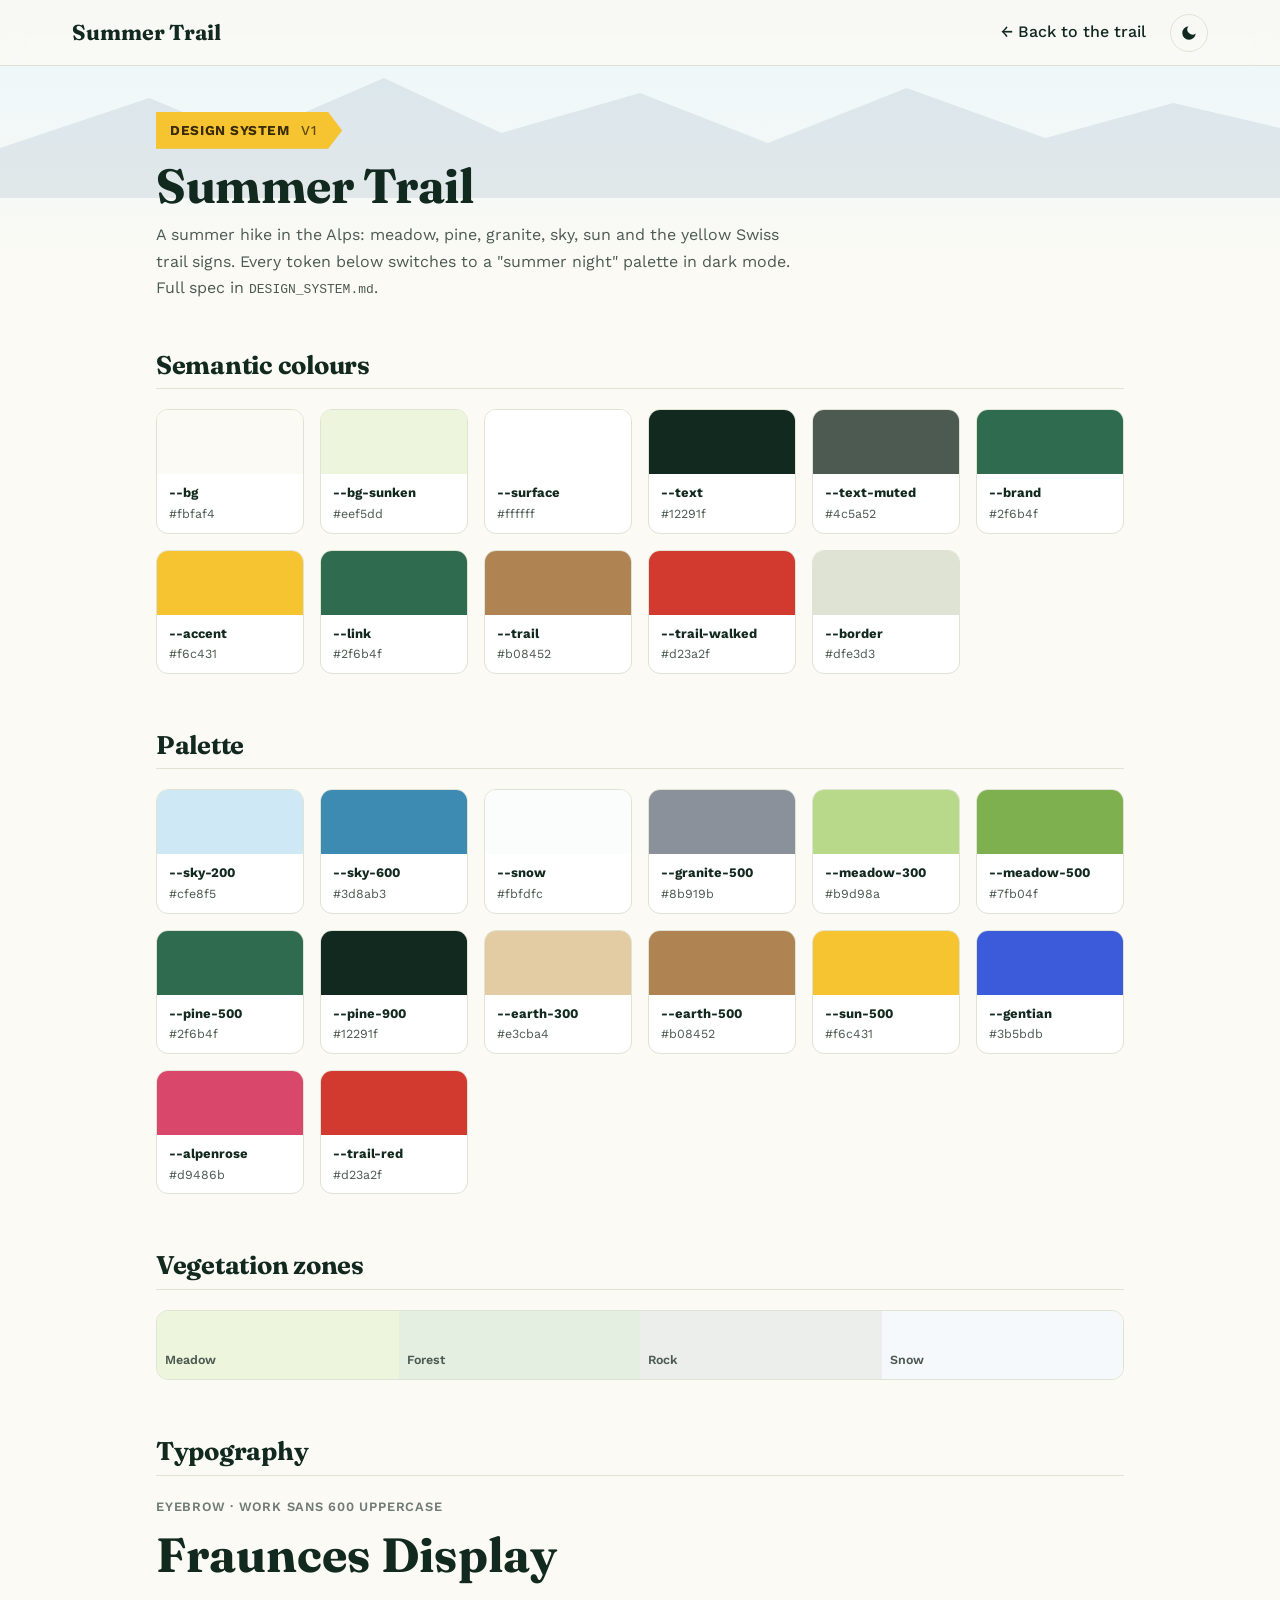
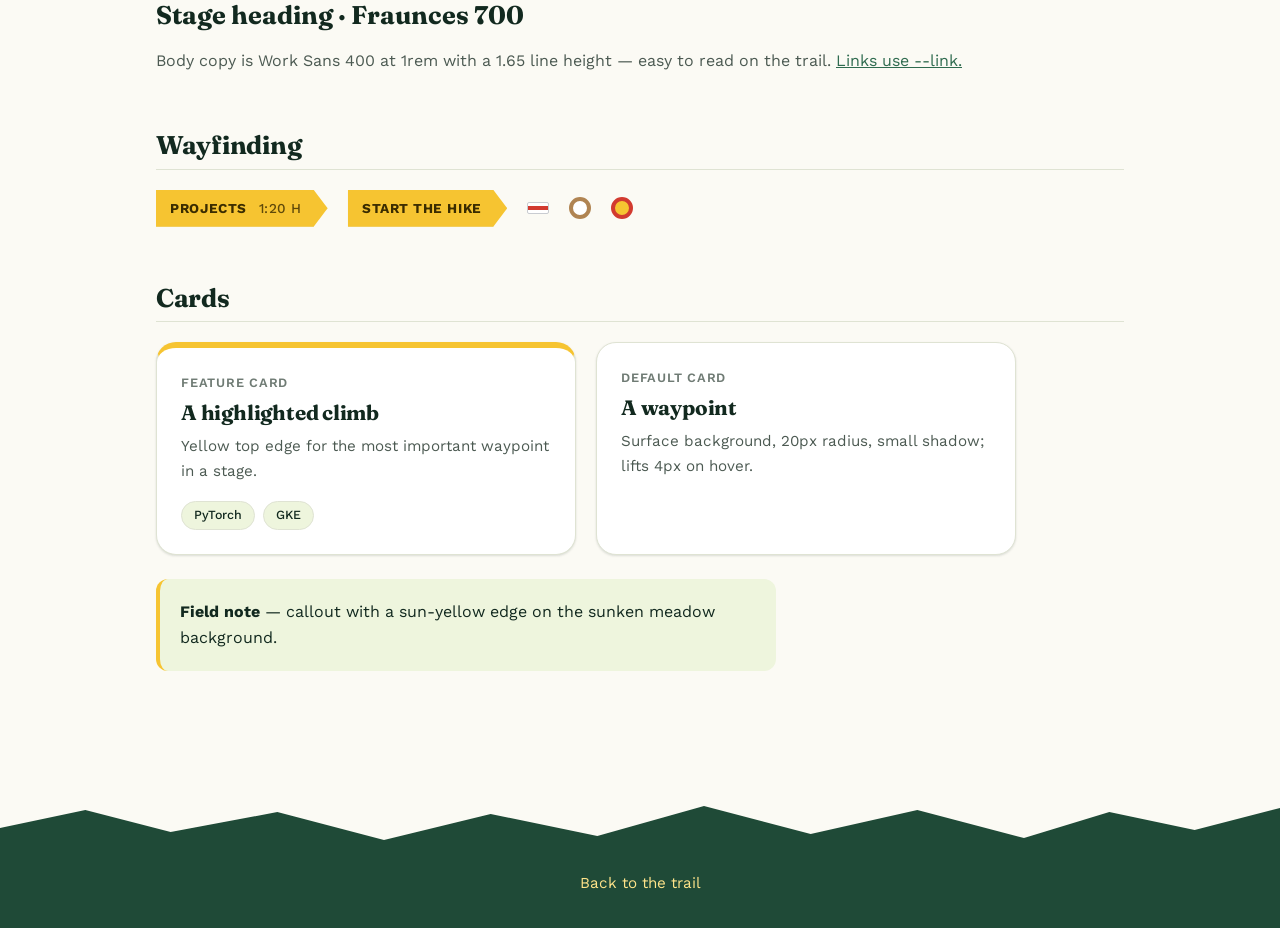
==== design-system.html @ 7ef8532f "Introduce Summer Trail design system and hiking-path homepage - Document extracted legacy design sys" ====
<!DOCTYPE html>
<html lang="en">
<head>
    <meta charset="UTF-8">
    <meta name="viewport" content="width=device-width, initial-scale=1.0">
    <title>Summer Trail Design System</title>
    <script>
        (function () {
            var t = null;
            try { t = localStorage.getItem('theme'); } catch (e) {}
            if (!t) t = window.matchMedia('(prefers-color-scheme: dark)').matches ? 'dark' : 'light';
            document.documentElement.setAttribute('data-theme', t);
        })();
    </script>
    <link rel="stylesheet" href="style.css">
    <style>
        .container { max-width: 1000px; margin: 0 auto; padding: 7rem 1rem 4rem; }
        h1 { font-size: clamp(2rem, 5vw, 3rem); margin: 0.5rem 0; }
        .lead { color: var(--text-muted); max-width: 640px; margin-bottom: 3rem; }
        section { margin-bottom: 3.5rem; }
        section > h2 { font-size: 1.6rem; margin-bottom: 1.25rem; padding-bottom: 0.5rem; border-bottom: 1px solid var(--border); }
        .swatches { display: grid; grid-template-columns: repeat(auto-fill, minmax(130px, 1fr)); gap: 1rem; }
        .swatch { border: 1px solid var(--border); border-radius: var(--radius-md); overflow: hidden; background: var(--surface); }
        .swatch div { height: 64px; }
        .swatch span { display: block; padding: 0.5rem 0.75rem; font-size: 0.78rem; color: var(--text-muted); }
        .swatch strong { display: block; color: var(--text); font-size: 0.82rem; }
        .row { display: flex; flex-wrap: wrap; gap: 1.25rem; align-items: center; }
        .demo-card { background: var(--surface); border: 1px solid var(--border); border-radius: var(--radius-lg); padding: 1.5rem; box-shadow: var(--shadow-sm); max-width: 420px; }
        .demo-card.feature { border-top: 6px solid var(--accent); }
        .demo-card h3 { font-size: 1.3rem; margin: 0.25rem 0 0.5rem; }
        .demo-card p { color: var(--text-muted); font-size: 0.95rem; }
        .tech-tag { padding: 0.2rem 0.75rem; font-size: 0.78rem; font-weight: 500; }
        .type-specimen p { margin-bottom: 0.75rem; }
        .zones { display: flex; height: 70px; border-radius: var(--radius-md); overflow: hidden; border: 1px solid var(--border); }
        .zones div { flex: 1; display: flex; align-items: flex-end; padding: 0.5rem; font-size: 0.78rem; font-weight: 600; color: var(--text-muted); }
        .dot { width: 22px; height: 22px; border-radius: 50%; border: 4px solid var(--trail); background: var(--surface); display: inline-block; }
        .dot.reached { border-color: var(--trail-walked); background: var(--accent); }
    </style>
</head>
<body class="subpage">
    <nav>
        <div class="container" style="padding-top: 0.85rem; padding-bottom: 0.85rem;">
            <a href="index.html" class="logo">Summer Trail</a>
            <div style="display:flex; align-items:center; gap:1.5rem;">
                <a href="index.html" class="back-link">← Back to the trail</a>
                <button id="darkModeToggle" class="dark-mode-toggle" aria-label="Toggle dark mode">
                    <svg viewBox="0 0 24 24" fill="currentColor"><path d="M21 12.79A9 9 0 1 1 11.21 3 7 7 0 0 0 21 12.79z"/></svg>
                </button>
            </div>
        </div>
    </nav>

    <main class="container">
        <span class="signpost">Design system <span class="time">v1</span></span>
        <h1>Summer Trail</h1>
        <p class="lead">A summer hike in the Alps: meadow, pine, granite, sky, sun and the yellow Swiss trail signs. Every token below switches to a "summer night" palette in dark mode. Full spec in <code>DESIGN_SYSTEM.md</code>.</p>

        <section>
            <h2>Semantic colours</h2>
            <div class="swatches" id="semantic"></div>
        </section>

        <section>
            <h2>Palette</h2>
            <div class="swatches" id="palette"></div>
        </section>

        <section>
            <h2>Vegetation zones</h2>
            <div class="zones">
                <div style="background:#edf5dc">Meadow</div>
                <div style="background:#e4efe2">Forest</div>
                <div style="background:#eceeec">Rock</div>
                <div style="background:#f6f9fb">Snow</div>
            </div>
        </section>

        <section class="type-specimen">
            <h2>Typography</h2>
            <p class="post-date">Eyebrow · Work Sans 600 uppercase</p>
            <p style="font-family:var(--font-display); font-size:3rem; font-weight:700; line-height:1.1">Fraunces Display</p>
            <p style="font-family:var(--font-display); font-size:1.6rem; font-weight:700">Stage heading · Fraunces 700</p>
            <p style="color:var(--text-muted)">Body copy is Work Sans 400 at 1rem with a 1.65 line height — easy to read on the trail. <a href="#">Links use --link.</a></p>
        </section>

        <section>
            <h2>Wayfinding</h2>
            <div class="row">
                <span class="signpost">Projects <span class="time">1:20 h</span></span>
                <span class="signpost">Start the hike</span>
                <span class="blaze"></span>
                <span class="dot"></span>
                <span class="dot reached"></span>
            </div>
        </section>

        <section>
            <h2>Cards</h2>
            <div class="row" style="align-items:stretch">
                <div class="demo-card feature">
                    <div class="post-date">Feature card</div>
                    <h3>A highlighted climb</h3>
                    <p>Yellow top edge for the most important waypoint in a stage.</p>
                    <div style="display:flex; gap:.5rem; margin-top:1rem"><span class="tech-tag">PyTorch</span><span class="tech-tag">GKE</span></div>
                </div>
                <div class="demo-card">
                    <div class="post-date">Default card</div>
                    <h3>A waypoint</h3>
                    <p>Surface background, 20px radius, small shadow; lifts 4px on hover.</p>
                </div>
            </div>
            <div class="highlight-box" style="padding:1.25rem; margin-top:1.5rem; max-width:620px">
                <strong>Field note</strong> — callout with a sun-yellow edge on the sunken meadow background.
            </div>
        </section>
    </main>

    <footer>
        <p><a href="index.html">Back to the trail</a></p>
    </footer>

    <script>
        const semantic = ['--bg', '--bg-sunken', '--surface', '--text', '--text-muted', '--brand', '--accent', '--link', '--trail', '--trail-walked', '--border'];
        const palette = ['--sky-200', '--sky-600', '--snow', '--granite-500', '--meadow-300', '--meadow-500', '--pine-500', '--pine-900', '--earth-300', '--earth-500', '--sun-500', '--gentian', '--alpenrose', '--trail-red'];
        function render() {
            const cs = getComputedStyle(document.documentElement);
            [['semantic', semantic], ['palette', palette]].forEach(([id, list]) => {
                document.getElementById(id).innerHTML = list.map(v =>
                    `<div class="swatch"><div style="background:var(${v})"></div><span><strong>${v}</strong>${cs.getPropertyValue(v).trim()}</span></div>`).join('');
            });
        }
        render();
        document.getElementById('darkModeToggle').addEventListener('click', () => {
            const h = document.documentElement;
            const next = h.getAttribute('data-theme') === 'dark' ? 'light' : 'dark';
            h.setAttribute('data-theme', next);
            try { localStorage.setItem('theme', next); } catch (e) {}
            render();
        });
    </script>
</body>
</html>
---- style.css ----
/* =====================================================================
   SUMMER TRAIL — design system
   A summer hike in the Alps: meadow, pine, granite, sky, sun & the
   yellow Swiss trail signs. See DESIGN_SYSTEM.md for the full spec.
   ===================================================================== */

@import url('https://fonts.googleapis.com/css2?family=Fraunces:opsz,wght@9..144,500;9..144,700&family=Work+Sans:wght@400;500;600;700&display=swap');

* {
    margin: 0;
    padding: 0;
    box-sizing: border-box;
}

/* ---------- 1. Primitive palette ---------- */
:root {
    --sky-100: #eaf5fb;
    --sky-200: #cfe8f5;
    --sky-400: #7fbfe0;
    --sky-600: #3d8ab3;

    --snow: #fbfdfc;
    --granite-300: #c9ccd1;
    --granite-500: #8b919b;
    --granite-700: #4d5560;

    --meadow-100: #eef5dd;
    --meadow-300: #b9d98a;
    --meadow-500: #7fb04f;
    --meadow-700: #4f7d2e;

    --pine-500: #2f6b4f;
    --pine-700: #1f4a37;
    --pine-900: #12291f;

    --earth-300: #e3cba4;
    --earth-500: #b08452;
    --earth-700: #7a5530;

    --sun-300: #ffe48a;
    --sun-500: #f6c431;     /* Swiss hiking-sign yellow */
    --sun-700: #c99400;

    --gentian: #3b5bdb;     /* alpine flower blue */
    --alpenrose: #d9486b;   /* alpine flower pink */
    --trail-red: #d23a2f;   /* white-red-white mountain-trail marker */
}

/* ---------- 2. Semantic tokens: summer day ---------- */
:root {
    --bg: #fbfaf4;              /* sun-bleached paper */
    --bg-sunken: var(--meadow-100);
    --surface: #ffffff;
    --surface-raised: #ffffff;
    --text: var(--pine-900);
    --text-muted: #4c5a52;
    --text-subtle: #6f7b74;
    --border: #dfe3d3;
    --border-strong: var(--earth-300);

    --brand: var(--pine-500);
    --brand-strong: var(--pine-700);
    --accent: var(--sun-500);
    --accent-ink: #3a2c00;
    --link: #2f6b4f;
    --link-hover: #1f4a37;
    --trail: var(--earth-500);
    --trail-walked: var(--trail-red);

    --sky-top: #9fd3ef;
    --sky-bottom: #eaf6fb;
    --mtn-far: #a9c4d6;
    --mtn-mid: #6f9a83;
    --mtn-near: #4f7d2e;
    --mtn-meadow: #8cbf5a;
    --snowcap: #ffffff;
    --sun-disc: #ffd75a;

    --shadow-sm: 0 1px 2px rgba(18, 41, 31, 0.06), 0 1px 3px rgba(18, 41, 31, 0.08);
    --shadow-md: 0 4px 10px rgba(18, 41, 31, 0.08), 0 12px 28px rgba(18, 41, 31, 0.08);

    /* Type */
    --font-display: 'Fraunces', Georgia, 'Times New Roman', serif;
    --font-body: 'Work Sans', -apple-system, BlinkMacSystemFont, 'Segoe UI', Roboto, sans-serif;

    /* Spacing scale (4px base) */
    --space-1: 0.25rem;
    --space-2: 0.5rem;
    --space-3: 0.75rem;
    --space-4: 1rem;
    --space-6: 1.5rem;
    --space-8: 2rem;
    --space-12: 3rem;
    --space-16: 4rem;

    --radius-sm: 6px;
    --radius-md: 12px;
    --radius-lg: 20px;
    --radius-pill: 999px;

    --ease-trail: cubic-bezier(0.22, 1, 0.36, 1);

    /* Legacy aliases — keep older pages working */
    --primary-color: var(--brand);
    --secondary-color: var(--brand-strong);
    --accent-color: var(--accent);
    --text-dark: var(--text);
    --text-light: var(--text-muted);
    --bg-light: var(--bg-sunken);
    --bg-white: var(--surface);
    --border-color: var(--border);
}

/* ---------- 3. Semantic tokens: summer night ---------- */
[data-theme="dark"] {
    --bg: #0f1d18;
    --bg-sunken: #16271f;
    --surface: #1a2e25;
    --surface-raised: #213a2f;
    --text: #eef3ea;
    --text-muted: #b9c7bd;
    --text-subtle: #8fa196;
    --border: #2d4a3c;
    --border-strong: #5a4a33;

    --brand: #8cc79f;
    --brand-strong: #b4e0c0;
    --accent: var(--sun-500);
    --link: #a8dcb8;
    --link-hover: #d6f2df;
    --trail: #a07d55;
    --trail-walked: #ff7a6b;

    --sky-top: #0b1530;
    --sky-bottom: #2a3a5c;
    --mtn-far: #34476a;
    --mtn-mid: #24423a;
    --mtn-near: #17332a;
    --mtn-meadow: #1c3b2e;
    --snowcap: #d8e2f0;
    --sun-disc: #f3efd8;     /* the moon */

    --shadow-sm: 0 1px 2px rgba(0, 0, 0, 0.3);
    --shadow-md: 0 8px 24px rgba(0, 0, 0, 0.35);
}

/* ---------- 4. Base ---------- */
html {
    scroll-behavior: smooth;
}

body {
    font-family: var(--font-body);
    line-height: 1.65;
    color: var(--text);
    background-color: var(--bg);
    -webkit-font-smoothing: antialiased;
    transition: background-color 0.4s, color 0.4s;
}

h1, h2, h3 {
    font-family: var(--font-display);
    font-weight: 700;
    line-height: 1.2;
    letter-spacing: -0.01em;
}

a {
    color: var(--link);
}

a:hover {
    color: var(--link-hover);
}

:focus-visible {
    outline: 3px solid var(--accent);
    outline-offset: 2px;
    border-radius: 4px;
}

img {
    max-width: 100%;
}

/* ---------- 5. Navigation ---------- */
nav {
    background-color: color-mix(in srgb, var(--bg) 85%, transparent);
    backdrop-filter: blur(10px);
    -webkit-backdrop-filter: blur(10px);
    border-bottom: 1px solid var(--border);
    position: fixed;
    width: 100%;
    top: 0;
    z-index: 1000;
}

nav .container {
    max-width: 1200px;
    margin: 0 auto;
    padding: 0.85rem 2rem;
    display: flex;
    justify-content: space-between;
    align-items: center;
    gap: 1rem;
}

nav .logo {
    font-family: var(--font-display);
    font-size: 1.35rem;
    font-weight: 700;
    color: var(--text);
    text-decoration: none;
}

nav .back-link {
    text-decoration: none;
    color: var(--text);
    font-weight: 500;
    transition: color 0.3s;
    display: inline-flex;
    align-items: center;
    gap: 0.5rem;
}

nav .back-link:hover {
    color: var(--brand);
}

/* Dark mode toggle */
.dark-mode-toggle {
    background: none;
    border: 1px solid var(--border);
    color: var(--text);
    cursor: pointer;
    width: 38px;
    height: 38px;
    display: flex;
    align-items: center;
    justify-content: center;
    border-radius: 50%;
    transition: background-color 0.3s, transform 0.3s var(--ease-trail);
}

.dark-mode-toggle:hover {
    background-color: var(--bg-sunken);
    transform: rotate(-15deg);
}

.dark-mode-toggle svg {
    width: 18px;
    height: 18px;
}

/* ---------- 6. Shared components ---------- */

/* Eyebrow / date label */
.post-date {
    color: var(--text-subtle);
    font-size: 0.8rem;
    font-weight: 600;
    letter-spacing: 0.06em;
    text-transform: uppercase;
    margin-bottom: 0.5rem;
}

/* Trail-blaze tag (tech tags) */
.tech-tag {
    border-radius: var(--radius-pill) !important;
    background-color: var(--bg-sunken) !important;
    border: 1px solid var(--border) !important;
    color: var(--text) !important;
}

/* Swiss trail sign: yellow signpost with arrow */
.signpost {
    display: inline-flex;
    align-items: center;
    gap: 0.75rem;
    background: var(--sun-500);
    color: var(--accent-ink);
    font-family: var(--font-body);
    font-weight: 700;
    font-size: 0.85rem;
    letter-spacing: 0.04em;
    text-transform: uppercase;
    padding: 0.45rem 1.6rem 0.45rem 0.9rem;
    clip-path: polygon(0 0, calc(100% - 14px) 0, 100% 50%, calc(100% - 14px) 100%, 0 100%);
    box-shadow: var(--shadow-sm);
}

.signpost .time {
    font-weight: 500;
    opacity: 0.8;
}

/* Mountain-trail marker (white–red–white) */
.blaze {
    display: inline-block;
    width: 22px;
    height: 12px;
    background: linear-gradient(#fff 0 33%, var(--trail-red) 33% 67%, #fff 67%);
    border: 1px solid var(--granite-300);
    border-radius: 2px;
    vertical-align: middle;
}

/* Field-note callout */
.highlight-box {
    background-color: var(--bg-sunken) !important;
    border-left: 4px solid var(--accent) !important;
    border-radius: var(--radius-md) !important;
}

/* Subpage header ridge */
body.subpage {
    background:
        linear-gradient(to bottom, var(--sky-bottom), var(--bg) 260px) no-repeat,
        var(--bg);
}

body.subpage::before {
    content: "";
    position: absolute;
    top: 58px;
    left: 0;
    right: 0;
    height: 140px;
    pointer-events: none;
    background:
        url("data:image/svg+xml,%3Csvg xmlns='http://www.w3.org/2000/svg' viewBox='0 0 1200 140' preserveAspectRatio='none'%3E%3Cpath d='M0 140 L0 90 L140 40 L230 80 L360 20 L470 75 L600 35 L720 85 L850 30 L980 80 L1100 45 L1200 70 L1200 140Z' fill='%237f9db0' opacity='0.18'/%3E%3C/svg%3E") bottom / 100% 100% no-repeat;
    z-index: -1;
}

/* ---------- 7. Footer: trail's end ---------- */
footer {
    position: relative;
    background-color: var(--pine-700);
    color: #e7efe9;
    text-align: center;
    padding: 5rem 2rem 2rem;
    font-size: 0.95rem;
}

footer::before {
    content: "";
    position: absolute;
    left: 0;
    right: 0;
    top: -1px;
    height: 60px;
    background: url("data:image/svg+xml,%3Csvg xmlns='http://www.w3.org/2000/svg' viewBox='0 0 1200 60' preserveAspectRatio='none'%3E%3Cpath d='M0 0 H1200 V18 L1120 40 L1040 22 L960 48 L860 20 L760 44 L660 16 L560 46 L460 24 L360 50 L260 22 L160 42 L80 20 L0 38 Z' fill='%23fbfaf4'/%3E%3C/svg%3E") top / 100% 100% no-repeat;
}

[data-theme="dark"] footer {
    background-color: #08130f;
}

[data-theme="dark"] footer::before {
    background-image: url("data:image/svg+xml,%3Csvg xmlns='http://www.w3.org/2000/svg' viewBox='0 0 1200 60' preserveAspectRatio='none'%3E%3Cpath d='M0 0 H1200 V18 L1120 40 L1040 22 L960 48 L860 20 L760 44 L660 16 L560 46 L460 24 L360 50 L260 22 L160 42 L80 20 L0 38 Z' fill='%230f1d18'/%3E%3C/svg%3E");
}

footer p + p {
    margin-top: 0.5rem;
}

footer a {
    color: var(--sun-300);
    text-decoration: none;
}

footer a:hover {
    color: var(--sun-500);
    text-decoration: underline;
}

@media (prefers-reduced-motion: reduce) {
    *, *::before, *::after {
        animation: none !important;
        transition: none !important;
        scroll-behavior: auto !important;
    }
}
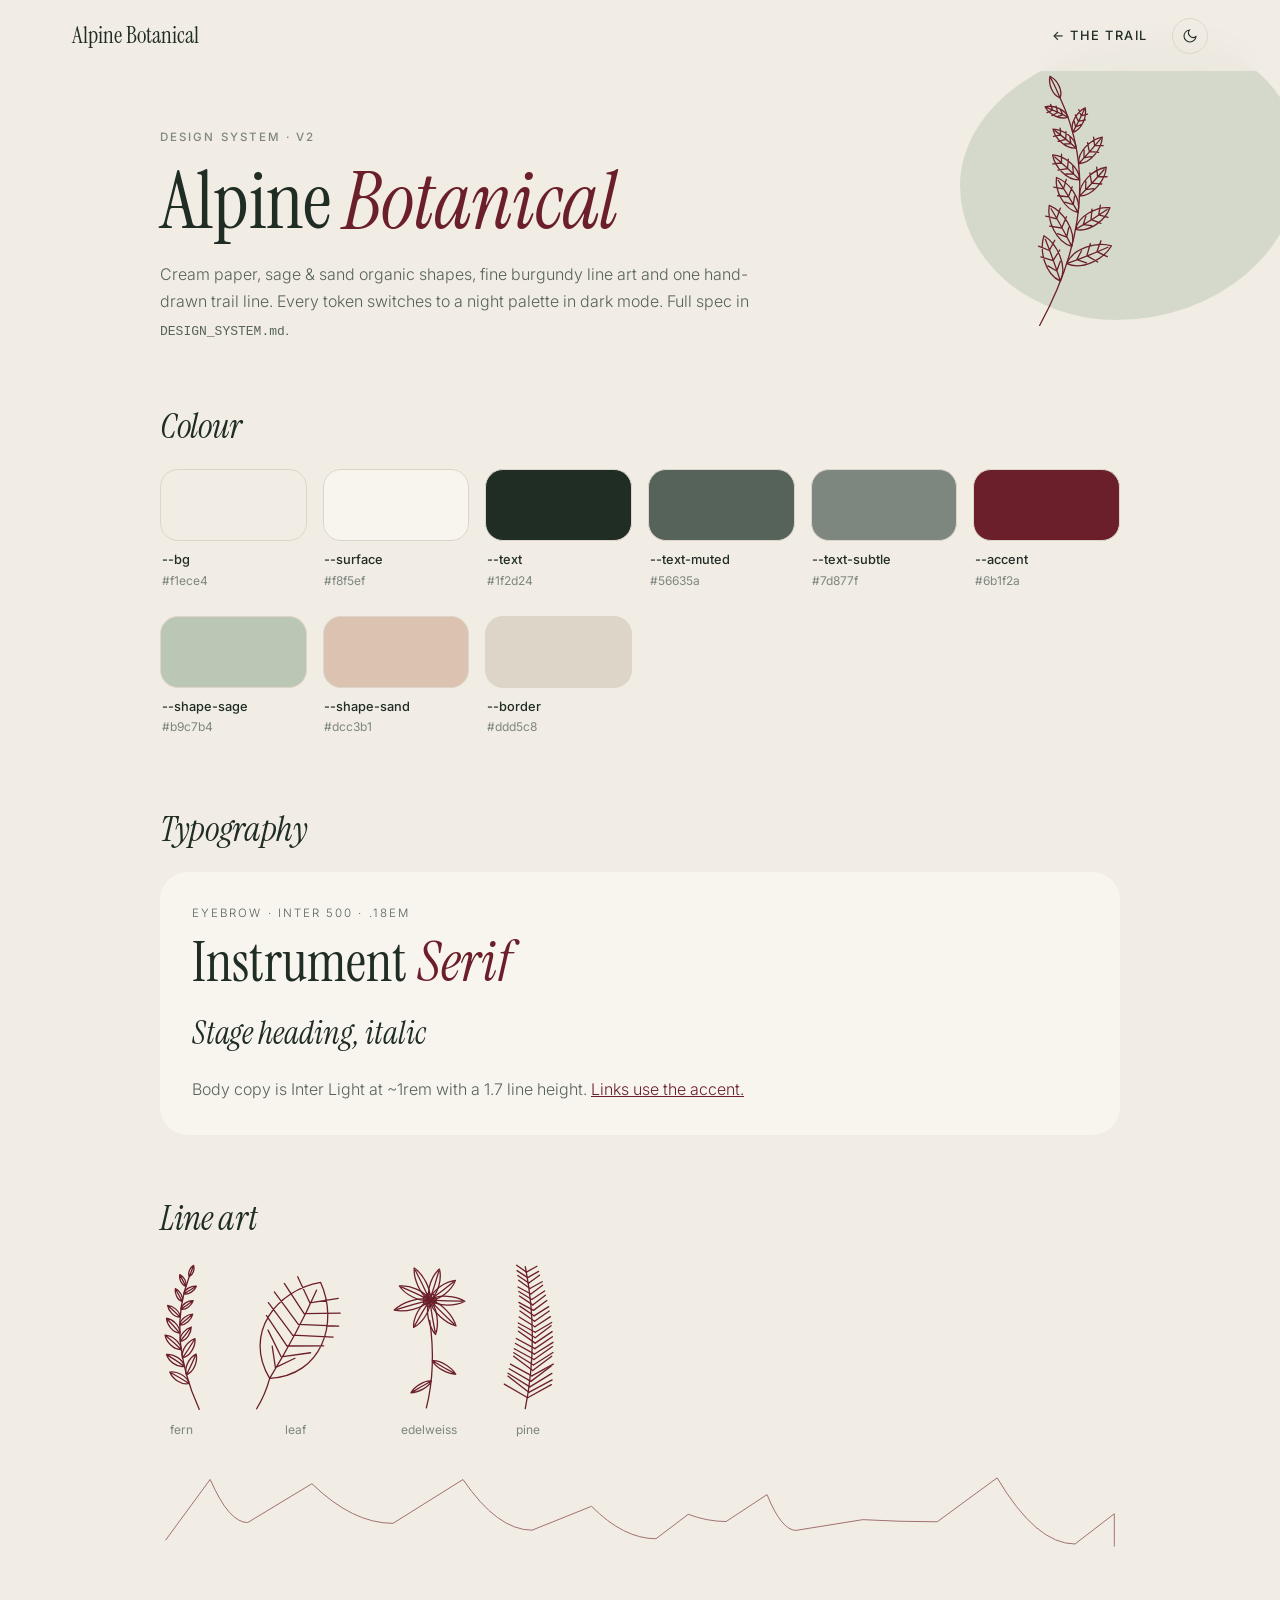
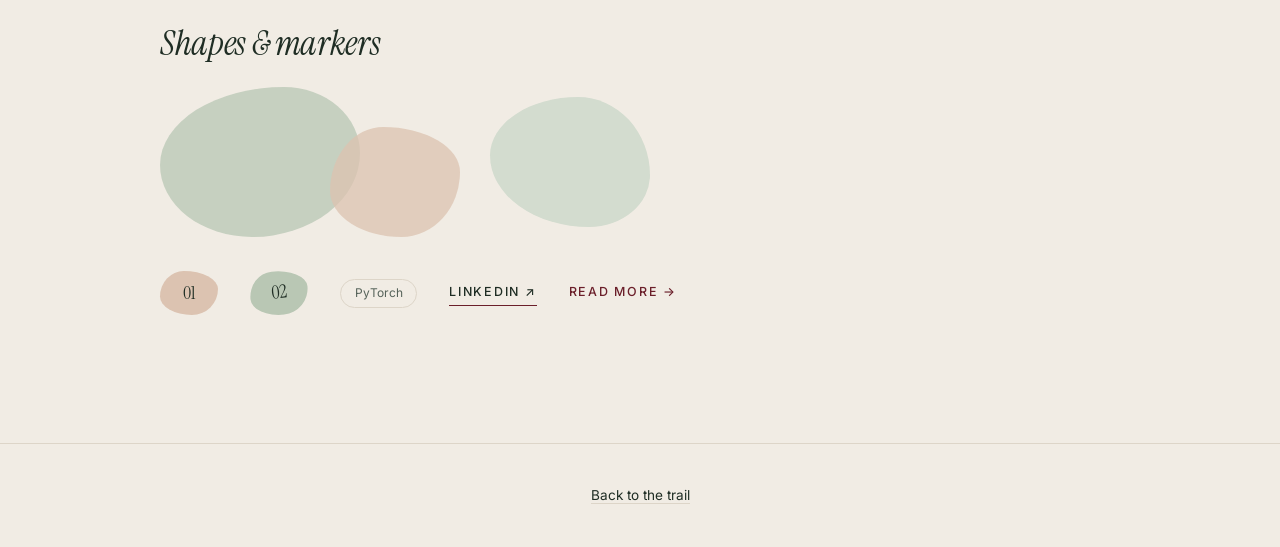
==== commit dfd9fbf8: "Replace Summer Trail with Alpine Botanical design system Calmer, editorial look: cream paper, sage &" ====
--- a/design-system.html
+++ b/design-system.html
@@ -3,7 +3,7 @@
 <head>
     <meta charset="UTF-8">
     <meta name="viewport" content="width=device-width, initial-scale=1.0">
-    <title>Summer Trail Design System</title>
+    <title>Alpine Botanical Design System</title>
     <script>
         (function () {
             var t = null;
@@ -14,103 +14,89 @@
     </script>
     <link rel="stylesheet" href="style.css">
     <style>
-        .container { max-width: 1000px; margin: 0 auto; padding: 7rem 1rem 4rem; }
-        h1 { font-size: clamp(2rem, 5vw, 3rem); margin: 0.5rem 0; }
-        .lead { color: var(--text-muted); max-width: 640px; margin-bottom: 3rem; }
-        section { margin-bottom: 3.5rem; }
-        section > h2 { font-size: 1.6rem; margin-bottom: 1.25rem; padding-bottom: 0.5rem; border-bottom: 1px solid var(--border); }
-        .swatches { display: grid; grid-template-columns: repeat(auto-fill, minmax(130px, 1fr)); gap: 1rem; }
-        .swatch { border: 1px solid var(--border); border-radius: var(--radius-md); overflow: hidden; background: var(--surface); }
-        .swatch div { height: 64px; }
-        .swatch span { display: block; padding: 0.5rem 0.75rem; font-size: 0.78rem; color: var(--text-muted); }
-        .swatch strong { display: block; color: var(--text); font-size: 0.82rem; }
-        .row { display: flex; flex-wrap: wrap; gap: 1.25rem; align-items: center; }
-        .demo-card { background: var(--surface); border: 1px solid var(--border); border-radius: var(--radius-lg); padding: 1.5rem; box-shadow: var(--shadow-sm); max-width: 420px; }
-        .demo-card.feature { border-top: 6px solid var(--accent); }
-        .demo-card h3 { font-size: 1.3rem; margin: 0.25rem 0 0.5rem; }
-        .demo-card p { color: var(--text-muted); font-size: 0.95rem; }
-        .tech-tag { padding: 0.2rem 0.75rem; font-size: 0.78rem; font-weight: 500; }
-        .type-specimen p { margin-bottom: 0.75rem; }
-        .zones { display: flex; height: 70px; border-radius: var(--radius-md); overflow: hidden; border: 1px solid var(--border); }
-        .zones div { flex: 1; display: flex; align-items: flex-end; padding: 0.5rem; font-size: 0.78rem; font-weight: 600; color: var(--text-muted); }
-        .dot { width: 22px; height: 22px; border-radius: 50%; border: 4px solid var(--trail); background: var(--surface); display: inline-block; }
-        .dot.reached { border-color: var(--trail-walked); background: var(--accent); }
+        html, body { overflow-x: clip; }
+        main { max-width: 1000px; margin: 0 auto; padding: 8rem 1.25rem 4rem; position: relative; }
+        h1 { font-size: clamp(3rem, 7vw, 5rem); margin: 0.25rem 0 1rem; }
+        h1 em { color: var(--accent); }
+        .lead { color: var(--text-muted); font-weight: 300; max-width: 600px; margin-bottom: 4rem; }
+        section { margin-bottom: 4rem; position: relative; }
+        section > h2 { font-size: 2.2rem; font-style: italic; margin-bottom: 1.5rem; }
+        .swatches { display: grid; grid-template-columns: repeat(auto-fill, minmax(140px, 1fr)); gap: 1rem; }
+        .swatch div { height: 72px; border-radius: var(--radius-blob, 18px); border: 1px solid var(--border); }
+        .swatch span { display: block; padding: 0.5rem 0.1rem; font-size: 0.75rem; color: var(--text-subtle); }
+        .swatch strong { display: block; color: var(--text); font-weight: 500; font-size: 0.8rem; }
+        .row { display: flex; flex-wrap: wrap; gap: 2rem; align-items: flex-end; }
+        .specimen { background: var(--surface); border-radius: var(--radius-lg); padding: 2rem; }
+        .specimen p { color: var(--text-muted); font-weight: 300; }
+        .art { display: flex; flex-direction: column; align-items: center; gap: 0.5rem; font-size: 0.75rem; color: var(--text-subtle); }
+        .art svg { position: static; height: 150px; }
+        .pebble { width: 58px; height: 44px; display: inline-flex; align-items: center; justify-content: center; background: var(--shape-sand); border-radius: var(--blob-b); font-family: var(--font-display); font-size: 1.15rem; }
+        .pebble.reached { background: var(--shape-sage); transform: rotate(-6deg); }
+        .tag { padding: 0.2rem 0.85rem; font-size: 0.75rem; border: 1px solid var(--border); border-radius: 999px; color: var(--text-muted); }
+        .ulink { font-size: 0.78rem; font-weight: 500; letter-spacing: 0.14em; text-transform: uppercase; text-decoration: none; color: var(--text); border-bottom: 1px solid var(--accent); padding-bottom: 3px; }
+        .demo-blobs { position: relative; height: 160px; }
     </style>
 </head>
-<body class="subpage">
+<body>
     <nav>
-        <div class="container" style="padding-top: 0.85rem; padding-bottom: 0.85rem;">
-            <a href="index.html" class="logo">Summer Trail</a>
+        <div class="container">
+            <a href="index.html" class="logo">Alpine Botanical</a>
             <div style="display:flex; align-items:center; gap:1.5rem;">
-                <a href="index.html" class="back-link">← Back to the trail</a>
+                <a href="index.html" class="back-link">← The trail</a>
                 <button id="darkModeToggle" class="dark-mode-toggle" aria-label="Toggle dark mode">
-                    <svg viewBox="0 0 24 24" fill="currentColor"><path d="M21 12.79A9 9 0 1 1 11.21 3 7 7 0 0 0 21 12.79z"/></svg>
+                    <svg viewBox="0 0 24 24" fill="none" stroke="currentColor" stroke-width="1.6"><path d="M21 12.79A9 9 0 1 1 11.21 3 7 7 0 0 0 21 12.79z"/></svg>
                 </button>
             </div>
         </div>
     </nav>
 
-    <main class="container">
-        <span class="signpost">Design system <span class="time">v1</span></span>
-        <h1>Summer Trail</h1>
-        <p class="lead">A summer hike in the Alps: meadow, pine, granite, sky, sun and the yellow Swiss trail signs. Every token below switches to a "summer night" palette in dark mode. Full spec in <code>DESIGN_SYSTEM.md</code>.</p>
+    <main>
+        <span class="blob" style="width:340px; height:280px; right:-160px; top:40px; opacity:.5"></span>
+        <svg class="botanical" data-kind="fern" data-seed="3" data-opts='{"length":300,"leaves":11,"leafLen":70,"bend":0.3,"veins":3}' style="right:20px; top:70px; height:260px" aria-hidden="true"></svg>
+
+        <p class="eyebrow">Design system · v2</p>
+        <h1>Alpine <em>Botanical</em></h1>
+        <p class="lead">Cream paper, sage &amp; sand organic shapes, fine burgundy line art and one hand-drawn trail line. Every token switches to a night palette in dark mode. Full spec in <code>DESIGN_SYSTEM.md</code>.</p>
 
         <section>
-            <h2>Semantic colours</h2>
+            <h2>Colour</h2>
             <div class="swatches" id="semantic"></div>
         </section>
 
         <section>
-            <h2>Palette</h2>
-            <div class="swatches" id="palette"></div>
-        </section>
-
-        <section>
-            <h2>Vegetation zones</h2>
-            <div class="zones">
-                <div style="background:#edf5dc">Meadow</div>
-                <div style="background:#e4efe2">Forest</div>
-                <div style="background:#eceeec">Rock</div>
-                <div style="background:#f6f9fb">Snow</div>
-            </div>
-        </section>
-
-        <section class="type-specimen">
             <h2>Typography</h2>
-            <p class="post-date">Eyebrow · Work Sans 600 uppercase</p>
-            <p style="font-family:var(--font-display); font-size:3rem; font-weight:700; line-height:1.1">Fraunces Display</p>
-            <p style="font-family:var(--font-display); font-size:1.6rem; font-weight:700">Stage heading · Fraunces 700</p>
-            <p style="color:var(--text-muted)">Body copy is Work Sans 400 at 1rem with a 1.65 line height — easy to read on the trail. <a href="#">Links use --link.</a></p>
-        </section>
-
-        <section>
-            <h2>Wayfinding</h2>
-            <div class="row">
-                <span class="signpost">Projects <span class="time">1:20 h</span></span>
-                <span class="signpost">Start the hike</span>
-                <span class="blaze"></span>
-                <span class="dot"></span>
-                <span class="dot reached"></span>
+            <div class="specimen">
+                <p class="eyebrow">Eyebrow · Inter 500 · .18em</p>
+                <p style="font-family:var(--font-display); font-size:3.5rem; line-height:1; color:var(--text)">Instrument <em style="color:var(--accent)">Serif</em></p>
+                <p style="font-family:var(--font-display); font-size:2rem; font-style:italic; color:var(--text); margin:1rem 0">Stage heading, italic</p>
+                <p>Body copy is Inter Light at ~1rem with a 1.7 line height. <a href="#">Links use the accent.</a></p>
             </div>
         </section>
 
         <section>
-            <h2>Cards</h2>
-            <div class="row" style="align-items:stretch">
-                <div class="demo-card feature">
-                    <div class="post-date">Feature card</div>
-                    <h3>A highlighted climb</h3>
-                    <p>Yellow top edge for the most important waypoint in a stage.</p>
-                    <div style="display:flex; gap:.5rem; margin-top:1rem"><span class="tech-tag">PyTorch</span><span class="tech-tag">GKE</span></div>
-                </div>
-                <div class="demo-card">
-                    <div class="post-date">Default card</div>
-                    <h3>A waypoint</h3>
-                    <p>Surface background, 20px radius, small shadow; lifts 4px on hover.</p>
-                </div>
+            <h2>Line art</h2>
+            <div class="row">
+                <div class="art"><svg class="botanical" data-kind="fern" data-seed="21" data-opts='{"length":300,"leaves":13,"leafLen":60,"bend":-0.25}'></svg>fern</div>
+                <div class="art"><svg class="botanical" data-kind="leaf" data-seed="5" data-opts='{"size":200}'></svg>leaf</div>
+                <div class="art"><svg class="botanical" data-kind="edelweiss" data-seed="4" data-opts='{"size":50}'></svg>edelweiss</div>
+                <div class="art"><svg class="botanical" data-kind="pine" data-seed="9" data-opts='{"length":260}'></svg>pine</div>
             </div>
-            <div class="highlight-box" style="padding:1.25rem; margin-top:1.5rem; max-width:620px">
-                <strong>Field note</strong> — callout with a sun-yellow edge on the sunken meadow background.
+            <svg class="botanical" data-kind="ridge" data-seed="11" data-opts='{"width":1000,"height":80}' data-stroke="1" preserveAspectRatio="none" style="position:static; width:100%; height:80px; margin-top:2rem; opacity:.6"></svg>
+        </section>
+
+        <section>
+            <h2>Shapes &amp; markers</h2>
+            <div class="demo-blobs">
+                <span class="blob" style="width:200px; height:150px; left:0; top:0"></span>
+                <span class="blob sand" style="width:130px; height:110px; left:170px; top:40px"></span>
+                <span class="blob soft" style="width:160px; height:130px; left:330px; top:10px"></span>
+            </div>
+            <div class="row" style="margin-top:1.5rem; align-items:center">
+                <span class="pebble">01</span>
+                <span class="pebble reached">02</span>
+                <span class="tag">PyTorch</span>
+                <a href="#" class="ulink">LinkedIn ↗</a>
+                <a href="#" class="ulink" style="border:none; color:var(--accent)">Read more →</a>
             </div>
         </section>
     </main>
@@ -119,15 +105,13 @@
         <p><a href="index.html">Back to the trail</a></p>
     </footer>
 
+    <script src="botanicals.js"></script>
     <script>
-        const semantic = ['--bg', '--bg-sunken', '--surface', '--text', '--text-muted', '--brand', '--accent', '--link', '--trail', '--trail-walked', '--border'];
-        const palette = ['--sky-200', '--sky-600', '--snow', '--granite-500', '--meadow-300', '--meadow-500', '--pine-500', '--pine-900', '--earth-300', '--earth-500', '--sun-500', '--gentian', '--alpenrose', '--trail-red'];
+        const tokens = ['--bg', '--surface', '--text', '--text-muted', '--text-subtle', '--accent', '--shape-sage', '--shape-sand', '--border'];
         function render() {
             const cs = getComputedStyle(document.documentElement);
-            [['semantic', semantic], ['palette', palette]].forEach(([id, list]) => {
-                document.getElementById(id).innerHTML = list.map(v =>
-                    `<div class="swatch"><div style="background:var(${v})"></div><span><strong>${v}</strong>${cs.getPropertyValue(v).trim()}</span></div>`).join('');
-            });
+            document.getElementById('semantic').innerHTML = tokens.map(v =>
+                `<div class="swatch"><div style="background:var(${v})"></div><span><strong>${v}</strong>${cs.getPropertyValue(v).trim()}</span></div>`).join('');
         }
         render();
         document.getElementById('darkModeToggle').addEventListener('click', () => {
--- a/style.css
+++ b/style.css
@@ -1,10 +1,10 @@
 /* =====================================================================
-   SUMMER TRAIL — design system
-   A summer hike in the Alps: meadow, pine, granite, sky, sun & the
-   yellow Swiss trail signs. See DESIGN_SYSTEM.md for the full spec.
+   ALPINE BOTANICAL — design system
+   Cream paper, sage & sand organic shapes, fine burgundy line art and
+   a single hand-drawn trail line. See DESIGN_SYSTEM.md.
    ===================================================================== */
 
-@import url('https://fonts.googleapis.com/css2?family=Fraunces:opsz,wght@9..144,500;9..144,700&family=Work+Sans:wght@400;500;600;700&display=swap');
+@import url('https://fonts.googleapis.com/css2?family=Instrument+Serif:ital@0;1&family=Inter:wght@300;400;500;600&display=swap');
 
 * {
     margin: 0;
@@ -12,97 +12,68 @@
     box-sizing: border-box;
 }
 
-/* ---------- 1. Primitive palette ---------- */
+/* ---------- 1. Palette ---------- */
 :root {
-    --sky-100: #eaf5fb;
-    --sky-200: #cfe8f5;
-    --sky-400: #7fbfe0;
-    --sky-600: #3d8ab3;
-
-    --snow: #fbfdfc;
-    --granite-300: #c9ccd1;
-    --granite-500: #8b919b;
-    --granite-700: #4d5560;
-
-    --meadow-100: #eef5dd;
-    --meadow-300: #b9d98a;
-    --meadow-500: #7fb04f;
-    --meadow-700: #4f7d2e;
-
-    --pine-500: #2f6b4f;
-    --pine-700: #1f4a37;
-    --pine-900: #12291f;
-
-    --earth-300: #e3cba4;
-    --earth-500: #b08452;
-    --earth-700: #7a5530;
-
-    --sun-300: #ffe48a;
-    --sun-500: #f6c431;     /* Swiss hiking-sign yellow */
-    --sun-700: #c99400;
-
-    --gentian: #3b5bdb;     /* alpine flower blue */
-    --alpenrose: #d9486b;   /* alpine flower pink */
-    --trail-red: #d23a2f;   /* white-red-white mountain-trail marker */
-}
-
-/* ---------- 2. Semantic tokens: summer day ---------- */
+    --cream-50: #f8f5ef;
+    --cream-100: #f1ece4;
+    --cream-200: #e6dfd3;
+    --sage-200: #d3dccf;
+    --sage-300: #b9c7b4;
+    --sage-500: #8fa58c;
+    --sage-700: #5d7560;
+    --sand-200: #ead9cc;
+    --sand-300: #dcc3b1;
+    --sand-500: #c29f88;
+    --forest-700: #2f4637;
+    --forest-900: #1f2d24;
+    --wine-500: #8a3a44;
+    --wine-700: #6b1f2a;
+}
+
+/* ---------- 2. Semantic tokens: day ---------- */
 :root {
-    --bg: #fbfaf4;              /* sun-bleached paper */
-    --bg-sunken: var(--meadow-100);
-    --surface: #ffffff;
-    --surface-raised: #ffffff;
-    --text: var(--pine-900);
-    --text-muted: #4c5a52;
-    --text-subtle: #6f7b74;
-    --border: #dfe3d3;
-    --border-strong: var(--earth-300);
-
-    --brand: var(--pine-500);
-    --brand-strong: var(--pine-700);
-    --accent: var(--sun-500);
-    --accent-ink: #3a2c00;
-    --link: #2f6b4f;
-    --link-hover: #1f4a37;
-    --trail: var(--earth-500);
-    --trail-walked: var(--trail-red);
-
-    --sky-top: #9fd3ef;
-    --sky-bottom: #eaf6fb;
-    --mtn-far: #a9c4d6;
-    --mtn-mid: #6f9a83;
-    --mtn-near: #4f7d2e;
-    --mtn-meadow: #8cbf5a;
-    --snowcap: #ffffff;
-    --sun-disc: #ffd75a;
-
-    --shadow-sm: 0 1px 2px rgba(18, 41, 31, 0.06), 0 1px 3px rgba(18, 41, 31, 0.08);
-    --shadow-md: 0 4px 10px rgba(18, 41, 31, 0.08), 0 12px 28px rgba(18, 41, 31, 0.08);
-
-    /* Type */
-    --font-display: 'Fraunces', Georgia, 'Times New Roman', serif;
-    --font-body: 'Work Sans', -apple-system, BlinkMacSystemFont, 'Segoe UI', Roboto, sans-serif;
-
-    /* Spacing scale (4px base) */
+    --bg: var(--cream-100);
+    --bg-sunken: var(--cream-200);
+    --surface: var(--cream-50);
+    --text: var(--forest-900);
+    --text-muted: #56635a;
+    --text-subtle: #7d877f;
+    --border: #ddd5c8;
+
+    --brand: var(--forest-700);
+    --accent: var(--wine-700);       /* line art, trail, links */
+    --link: var(--wine-700);
+    --link-hover: var(--forest-700);
+    --shape-sage: var(--sage-300);
+    --shape-sand: var(--sand-300);
+    --shape-sage-soft: var(--sage-200);
+    --shape-sand-soft: var(--sand-200);
+    --line: var(--wine-700);
+
+    --font-display: 'Instrument Serif', 'Cormorant Garamond', Georgia, serif;
+    --font-body: 'Inter', -apple-system, BlinkMacSystemFont, 'Segoe UI', Roboto, sans-serif;
+
     --space-1: 0.25rem;
     --space-2: 0.5rem;
-    --space-3: 0.75rem;
     --space-4: 1rem;
     --space-6: 1.5rem;
     --space-8: 2rem;
     --space-12: 3rem;
     --space-16: 4rem;
-
-    --radius-sm: 6px;
-    --radius-md: 12px;
-    --radius-lg: 20px;
+    --space-24: 6rem;
+
+    --radius-md: 14px;
+    --radius-lg: 28px;
     --radius-pill: 999px;
-
-    --ease-trail: cubic-bezier(0.22, 1, 0.36, 1);
-
-    /* Legacy aliases — keep older pages working */
+    --blob-a: 62% 38% 54% 46% / 52% 44% 56% 48%;
+    --blob-b: 41% 59% 45% 55% / 58% 41% 59% 42%;
+    --blob-c: 55% 45% 38% 62% / 45% 60% 40% 55%;
+
+    --ease: cubic-bezier(0.22, 1, 0.36, 1);
+
+    /* Legacy aliases — older pages keep working */
     --primary-color: var(--brand);
-    --secondary-color: var(--brand-strong);
+    --secondary-color: var(--forest-900);
     --accent-color: var(--accent);
     --text-dark: var(--text);
     --text-light: var(--text-muted);
@@ -111,37 +82,25 @@
     --border-color: var(--border);
 }
 
-/* ---------- 3. Semantic tokens: summer night ---------- */
+/* ---------- 3. Semantic tokens: night ---------- */
 [data-theme="dark"] {
-    --bg: #0f1d18;
-    --bg-sunken: #16271f;
-    --surface: #1a2e25;
-    --surface-raised: #213a2f;
-    --text: #eef3ea;
-    --text-muted: #b9c7bd;
-    --text-subtle: #8fa196;
-    --border: #2d4a3c;
-    --border-strong: #5a4a33;
-
-    --brand: #8cc79f;
-    --brand-strong: #b4e0c0;
-    --accent: var(--sun-500);
-    --link: #a8dcb8;
-    --link-hover: #d6f2df;
-    --trail: #a07d55;
-    --trail-walked: #ff7a6b;
-
-    --sky-top: #0b1530;
-    --sky-bottom: #2a3a5c;
-    --mtn-far: #34476a;
-    --mtn-mid: #24423a;
-    --mtn-near: #17332a;
-    --mtn-meadow: #1c3b2e;
-    --snowcap: #d8e2f0;
-    --sun-disc: #f3efd8;     /* the moon */
-
-    --shadow-sm: 0 1px 2px rgba(0, 0, 0, 0.3);
-    --shadow-md: 0 8px 24px rgba(0, 0, 0, 0.35);
+    --bg: #161d19;
+    --bg-sunken: #1d2620;
+    --surface: #1f2923;
+    --text: #ece6dc;
+    --text-muted: #b4b2a8;
+    --text-subtle: #8c8f86;
+    --border: #2f3b33;
+
+    --brand: #b9c7b4;
+    --accent: #d9a29b;
+    --link: #e2b2ab;
+    --link-hover: #f1d2cd;
+    --shape-sage: #34473a;
+    --shape-sand: #4a3a32;
+    --shape-sage-soft: #24312a;
+    --shape-sand-soft: #2c2622;
+    --line: #d9a29b;
 }
 
 /* ---------- 4. Base ---------- */
@@ -151,7 +110,8 @@
 
 body {
     font-family: var(--font-body);
-    line-height: 1.65;
+    font-weight: 400;
+    line-height: 1.7;
     color: var(--text);
     background-color: var(--bg);
     -webkit-font-smoothing: antialiased;
@@ -160,8 +120,8 @@
 
 h1, h2, h3 {
     font-family: var(--font-display);
-    font-weight: 700;
-    line-height: 1.2;
+    font-weight: 400;
+    line-height: 1.1;
     letter-spacing: -0.01em;
 }
 
@@ -174,8 +134,8 @@
 }
 
 :focus-visible {
-    outline: 3px solid var(--accent);
-    outline-offset: 2px;
+    outline: 2px solid var(--accent);
+    outline-offset: 3px;
     border-radius: 4px;
 }
 
@@ -183,12 +143,48 @@
     max-width: 100%;
 }
 
+.eyebrow,
+.post-date {
+    font-family: var(--font-body);
+    font-size: 0.72rem;
+    font-weight: 500;
+    letter-spacing: 0.18em;
+    text-transform: uppercase;
+    color: var(--text-subtle);
+    margin-bottom: 0.6rem;
+}
+
+/* Organic shapes */
+.blob {
+    position: absolute;
+    z-index: 0;
+    pointer-events: none;
+    border-radius: var(--blob-a);
+    background: var(--shape-sage);
+    opacity: 0.75;
+}
+
+.blob.sand { background: var(--shape-sand); border-radius: var(--blob-b); }
+.blob.soft { background: var(--shape-sage-soft); border-radius: var(--blob-c); opacity: 1; }
+
+/* Line-art botanicals (drawn by botanicals.js) */
+.botanical {
+    position: absolute;
+    z-index: 0;
+    pointer-events: none;
+    color: var(--line);
+    overflow: visible;
+}
+
+.botanical * {
+    vector-effect: non-scaling-stroke;
+}
+
 /* ---------- 5. Navigation ---------- */
 nav {
-    background-color: color-mix(in srgb, var(--bg) 85%, transparent);
-    backdrop-filter: blur(10px);
-    -webkit-backdrop-filter: blur(10px);
-    border-bottom: 1px solid var(--border);
+    background-color: color-mix(in srgb, var(--bg) 82%, transparent);
+    backdrop-filter: blur(12px);
+    -webkit-backdrop-filter: blur(12px);
     position: fixed;
     width: 100%;
     top: 0;
@@ -198,7 +194,7 @@
 nav .container {
     max-width: 1200px;
     margin: 0 auto;
-    padding: 0.85rem 2rem;
+    padding: 1rem 2rem;
     display: flex;
     justify-content: space-between;
     align-items: center;
@@ -207,8 +203,7 @@
 
 nav .logo {
     font-family: var(--font-display);
-    font-size: 1.35rem;
-    font-weight: 700;
+    font-size: 1.45rem;
     color: var(--text);
     text-decoration: none;
 }
@@ -216,162 +211,119 @@
 nav .back-link {
     text-decoration: none;
     color: var(--text);
+    font-size: 0.8rem;
     font-weight: 500;
-    transition: color 0.3s;
+    letter-spacing: 0.12em;
+    text-transform: uppercase;
     display: inline-flex;
     align-items: center;
     gap: 0.5rem;
 }
 
 nav .back-link:hover {
-    color: var(--brand);
-}
-
-/* Dark mode toggle */
+    color: var(--accent);
+}
+
 .dark-mode-toggle {
     background: none;
     border: 1px solid var(--border);
     color: var(--text);
     cursor: pointer;
-    width: 38px;
-    height: 38px;
+    width: 36px;
+    height: 36px;
     display: flex;
     align-items: center;
     justify-content: center;
     border-radius: 50%;
-    transition: background-color 0.3s, transform 0.3s var(--ease-trail);
+    transition: border-color 0.3s, color 0.3s;
 }
 
 .dark-mode-toggle:hover {
-    background-color: var(--bg-sunken);
-    transform: rotate(-15deg);
+    border-color: var(--accent);
+    color: var(--accent);
 }
 
 .dark-mode-toggle svg {
-    width: 18px;
-    height: 18px;
+    width: 16px;
+    height: 16px;
 }
 
 /* ---------- 6. Shared components ---------- */
-
-/* Eyebrow / date label */
-.post-date {
-    color: var(--text-subtle);
-    font-size: 0.8rem;
-    font-weight: 600;
-    letter-spacing: 0.06em;
-    text-transform: uppercase;
-    margin-bottom: 0.5rem;
-}
-
-/* Trail-blaze tag (tech tags) */
 .tech-tag {
     border-radius: var(--radius-pill) !important;
-    background-color: var(--bg-sunken) !important;
+    background: transparent !important;
     border: 1px solid var(--border) !important;
-    color: var(--text) !important;
-}
-
-/* Swiss trail sign: yellow signpost with arrow */
-.signpost {
-    display: inline-flex;
-    align-items: center;
-    gap: 0.75rem;
-    background: var(--sun-500);
-    color: var(--accent-ink);
-    font-family: var(--font-body);
-    font-weight: 700;
-    font-size: 0.85rem;
-    letter-spacing: 0.04em;
-    text-transform: uppercase;
-    padding: 0.45rem 1.6rem 0.45rem 0.9rem;
-    clip-path: polygon(0 0, calc(100% - 14px) 0, 100% 50%, calc(100% - 14px) 100%, 0 100%);
-    box-shadow: var(--shadow-sm);
-}
-
-.signpost .time {
-    font-weight: 500;
-    opacity: 0.8;
-}
-
-/* Mountain-trail marker (white–red–white) */
-.blaze {
-    display: inline-block;
-    width: 22px;
-    height: 12px;
-    background: linear-gradient(#fff 0 33%, var(--trail-red) 33% 67%, #fff 67%);
-    border: 1px solid var(--granite-300);
-    border-radius: 2px;
-    vertical-align: middle;
-}
-
-/* Field-note callout */
+    color: var(--text-muted) !important;
+    font-weight: 400 !important;
+}
+
 .highlight-box {
-    background-color: var(--bg-sunken) !important;
-    border-left: 4px solid var(--accent) !important;
-    border-radius: var(--radius-md) !important;
-}
-
-/* Subpage header ridge */
+    background-color: var(--shape-sage-soft) !important;
+    border-left: none !important;
+    border-radius: var(--radius-lg) !important;
+}
+
+/* Subpages: soft shapes at the top */
 body.subpage {
-    background:
-        linear-gradient(to bottom, var(--sky-bottom), var(--bg) 260px) no-repeat,
-        var(--bg);
-}
-
-body.subpage::before {
+    position: relative;
+    overflow-x: hidden;
+}
+
+body.subpage::before,
+body.subpage::after {
     content: "";
     position: absolute;
-    top: 58px;
-    left: 0;
-    right: 0;
-    height: 140px;
+    z-index: -1;
     pointer-events: none;
-    background:
-        url("data:image/svg+xml,%3Csvg xmlns='http://www.w3.org/2000/svg' viewBox='0 0 1200 140' preserveAspectRatio='none'%3E%3Cpath d='M0 140 L0 90 L140 40 L230 80 L360 20 L470 75 L600 35 L720 85 L850 30 L980 80 L1100 45 L1200 70 L1200 140Z' fill='%237f9db0' opacity='0.18'/%3E%3C/svg%3E") bottom / 100% 100% no-repeat;
-    z-index: -1;
-}
-
-/* ---------- 7. Footer: trail's end ---------- */
+}
+
+body.subpage::before {
+    top: -120px;
+    right: -100px;
+    width: 420px;
+    height: 360px;
+    background: var(--shape-sage);
+    opacity: 0.55;
+    border-radius: var(--blob-a);
+}
+
+body.subpage::after {
+    top: 140px;
+    right: 220px;
+    width: 160px;
+    height: 130px;
+    background: var(--shape-sand);
+    opacity: 0.6;
+    border-radius: var(--blob-b);
+}
+
+body.subpage h1 {
+    font-weight: 400;
+}
+
+/* ---------- 7. Footer ---------- */
 footer {
-    position: relative;
-    background-color: var(--pine-700);
-    color: #e7efe9;
+    background-color: var(--bg);
+    border-top: 1px solid var(--border);
+    color: var(--text-muted);
     text-align: center;
-    padding: 5rem 2rem 2rem;
-    font-size: 0.95rem;
-}
-
-footer::before {
-    content: "";
-    position: absolute;
-    left: 0;
-    right: 0;
-    top: -1px;
-    height: 60px;
-    background: url("data:image/svg+xml,%3Csvg xmlns='http://www.w3.org/2000/svg' viewBox='0 0 1200 60' preserveAspectRatio='none'%3E%3Cpath d='M0 0 H1200 V18 L1120 40 L1040 22 L960 48 L860 20 L760 44 L660 16 L560 46 L460 24 L360 50 L260 22 L160 42 L80 20 L0 38 Z' fill='%23fbfaf4'/%3E%3C/svg%3E") top / 100% 100% no-repeat;
-}
-
-[data-theme="dark"] footer {
-    background-color: #08130f;
-}
-
-[data-theme="dark"] footer::before {
-    background-image: url("data:image/svg+xml,%3Csvg xmlns='http://www.w3.org/2000/svg' viewBox='0 0 1200 60' preserveAspectRatio='none'%3E%3Cpath d='M0 0 H1200 V18 L1120 40 L1040 22 L960 48 L860 20 L760 44 L660 16 L560 46 L460 24 L360 50 L260 22 L160 42 L80 20 L0 38 Z' fill='%230f1d18'/%3E%3C/svg%3E");
+    padding: 2.5rem 2rem;
+    font-size: 0.85rem;
 }
 
 footer p + p {
-    margin-top: 0.5rem;
+    margin-top: 0.4rem;
 }
 
 footer a {
-    color: var(--sun-300);
+    color: var(--text);
     text-decoration: none;
+    border-bottom: 1px solid var(--border);
 }
 
 footer a:hover {
-    color: var(--sun-500);
-    text-decoration: underline;
+    color: var(--accent);
+    border-color: var(--accent);
 }
 
 @media (prefers-reduced-motion: reduce) {
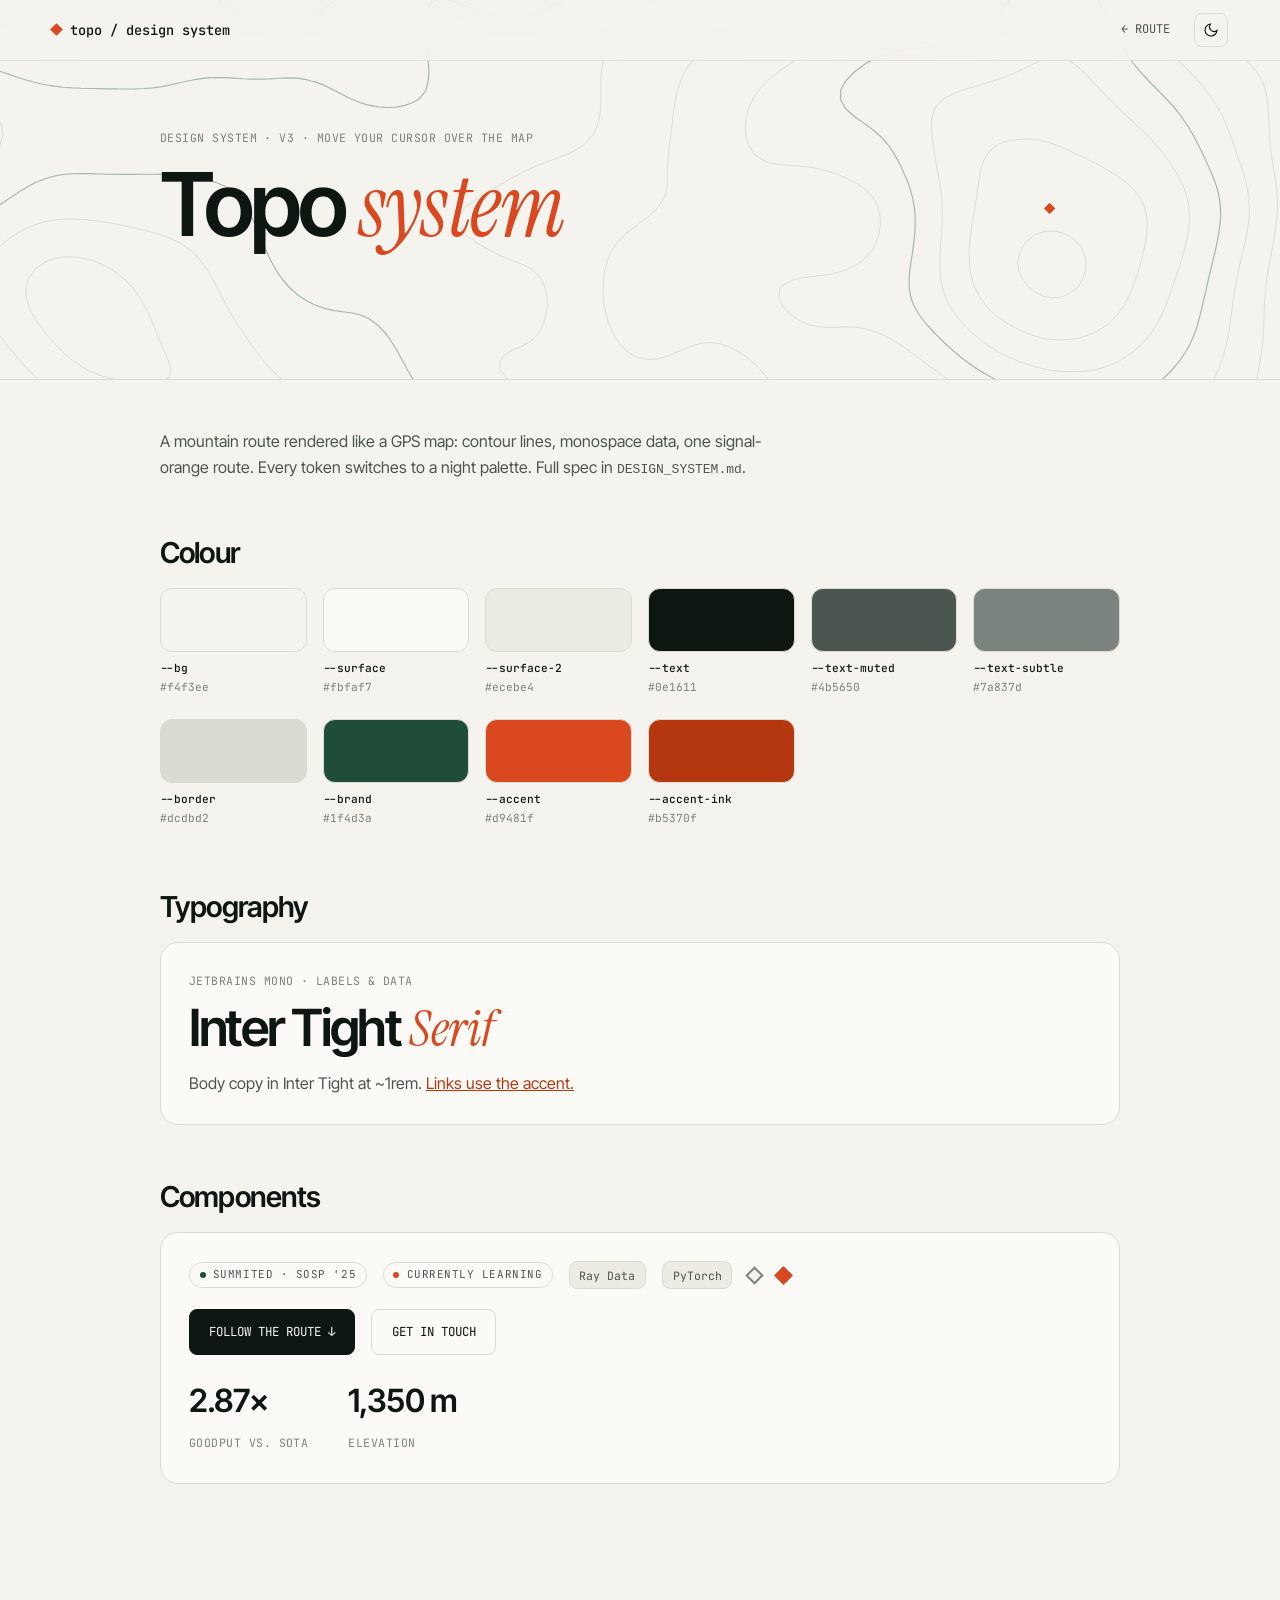
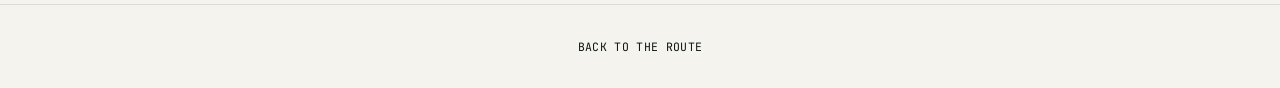
==== commit 7e7a22a1: "Switch to Topo design system and add new projects More technical, animated direction: live contour-m" ====
--- a/design-system.html
+++ b/design-system.html
@@ -3,7 +3,7 @@
 <head>
     <meta charset="UTF-8">
     <meta name="viewport" content="width=device-width, initial-scale=1.0">
-    <title>Alpine Botanical Design System</title>
+    <title>Topo Design System</title>
     <script>
         (function () {
             var t = null;
@@ -14,103 +14,97 @@
     </script>
     <link rel="stylesheet" href="style.css">
     <style>
-        html, body { overflow-x: clip; }
-        main { max-width: 1000px; margin: 0 auto; padding: 8rem 1.25rem 4rem; position: relative; }
-        h1 { font-size: clamp(3rem, 7vw, 5rem); margin: 0.25rem 0 1rem; }
-        h1 em { color: var(--accent); }
-        .lead { color: var(--text-muted); font-weight: 300; max-width: 600px; margin-bottom: 4rem; }
-        section { margin-bottom: 4rem; position: relative; }
-        section > h2 { font-size: 2.2rem; font-style: italic; margin-bottom: 1.5rem; }
+        .ds-hero { position: relative; height: 380px; overflow: hidden; border-bottom: 1px solid var(--border); }
+        .ds-hero canvas { position: absolute; inset: 0; width: 100%; height: 100%; }
+        .ds-hero .inner { position: relative; z-index: 1; max-width: 1000px; margin: 0 auto; padding: 8rem 1.25rem 0; }
+        h1 { font-size: clamp(3rem, 8vw, 5.5rem); letter-spacing: -0.045em; }
+        h1 .serif { color: var(--accent); }
+        main { max-width: 1000px; margin: 0 auto; padding: 3rem 1.25rem 4rem; }
+        .lead { color: var(--text-muted); max-width: 620px; margin-bottom: 3.5rem; }
+        section { margin-bottom: 3.5rem; }
+        section > h2 { font-size: 1.8rem; letter-spacing: -0.03em; margin-bottom: 1.25rem; }
         .swatches { display: grid; grid-template-columns: repeat(auto-fill, minmax(140px, 1fr)); gap: 1rem; }
-        .swatch div { height: 72px; border-radius: var(--radius-blob, 18px); border: 1px solid var(--border); }
-        .swatch span { display: block; padding: 0.5rem 0.1rem; font-size: 0.75rem; color: var(--text-subtle); }
-        .swatch strong { display: block; color: var(--text); font-weight: 500; font-size: 0.8rem; }
-        .row { display: flex; flex-wrap: wrap; gap: 2rem; align-items: flex-end; }
-        .specimen { background: var(--surface); border-radius: var(--radius-lg); padding: 2rem; }
-        .specimen p { color: var(--text-muted); font-weight: 300; }
-        .art { display: flex; flex-direction: column; align-items: center; gap: 0.5rem; font-size: 0.75rem; color: var(--text-subtle); }
-        .art svg { position: static; height: 150px; }
-        .pebble { width: 58px; height: 44px; display: inline-flex; align-items: center; justify-content: center; background: var(--shape-sand); border-radius: var(--blob-b); font-family: var(--font-display); font-size: 1.15rem; }
-        .pebble.reached { background: var(--shape-sage); transform: rotate(-6deg); }
-        .tag { padding: 0.2rem 0.85rem; font-size: 0.75rem; border: 1px solid var(--border); border-radius: 999px; color: var(--text-muted); }
-        .ulink { font-size: 0.78rem; font-weight: 500; letter-spacing: 0.14em; text-transform: uppercase; text-decoration: none; color: var(--text); border-bottom: 1px solid var(--accent); padding-bottom: 3px; }
-        .demo-blobs { position: relative; height: 160px; }
+        .swatch div { height: 64px; border-radius: var(--radius-md); border: 1px solid var(--border); }
+        .swatch span { display: block; padding: 0.45rem 0; font-family: var(--font-mono); font-size: 0.7rem; color: var(--text-subtle); }
+        .swatch strong { display: block; color: var(--text); font-weight: 500; }
+        .panel { background: var(--surface); border: 1px solid var(--border); border-radius: var(--radius-lg); padding: 1.75rem; }
+        .row { display: flex; flex-wrap: wrap; gap: 1rem; align-items: center; }
+        .btn { display: inline-flex; padding: 0.75rem 1.2rem; border-radius: var(--radius-sm); font-family: var(--font-mono); font-size: 0.78rem; text-transform: uppercase; text-decoration: none; border: 1px solid var(--border); color: var(--text); }
+        .btn.primary { background: var(--text); color: var(--bg); border-color: var(--text); }
+        .btn.primary:hover { background: var(--accent); border-color: var(--accent); color: #fff; }
+        .tech-tag { padding: 0.2rem 0.6rem; }
+        .diamond { width: 13px; height: 13px; transform: rotate(45deg); border: 2px solid var(--text-subtle); background: var(--bg); display: inline-block; }
+        .diamond.on { background: var(--accent); border-color: var(--accent); }
+        .big { font-size: 2rem; font-weight: 600; letter-spacing: -0.03em; }
     </style>
 </head>
 <body>
     <nav>
         <div class="container">
-            <a href="index.html" class="logo">Alpine Botanical</a>
+            <a href="index.html" class="logo">topo / design system</a>
             <div style="display:flex; align-items:center; gap:1.5rem;">
-                <a href="index.html" class="back-link">← The trail</a>
+                <a href="index.html" class="back-link">← Route</a>
                 <button id="darkModeToggle" class="dark-mode-toggle" aria-label="Toggle dark mode">
-                    <svg viewBox="0 0 24 24" fill="none" stroke="currentColor" stroke-width="1.6"><path d="M21 12.79A9 9 0 1 1 11.21 3 7 7 0 0 0 21 12.79z"/></svg>
+                    <svg viewBox="0 0 24 24" fill="none" stroke="currentColor" stroke-width="1.7"><path d="M21 12.79A9 9 0 1 1 11.21 3 7 7 0 0 0 21 12.79z"/></svg>
                 </button>
             </div>
         </div>
     </nav>
 
+    <header class="ds-hero">
+        <canvas data-topo data-summit="0.82,0.55" aria-hidden="true"></canvas>
+        <div class="inner">
+            <p class="eyebrow">Design system · v3 · move your cursor over the map</p>
+            <h1>Topo <span class="serif">system</span></h1>
+        </div>
+    </header>
+
     <main>
-        <span class="blob" style="width:340px; height:280px; right:-160px; top:40px; opacity:.5"></span>
-        <svg class="botanical" data-kind="fern" data-seed="3" data-opts='{"length":300,"leaves":11,"leafLen":70,"bend":0.3,"veins":3}' style="right:20px; top:70px; height:260px" aria-hidden="true"></svg>
-
-        <p class="eyebrow">Design system · v2</p>
-        <h1>Alpine <em>Botanical</em></h1>
-        <p class="lead">Cream paper, sage &amp; sand organic shapes, fine burgundy line art and one hand-drawn trail line. Every token switches to a night palette in dark mode. Full spec in <code>DESIGN_SYSTEM.md</code>.</p>
+        <p class="lead">A mountain route rendered like a GPS map: contour lines, monospace data, one signal-orange route. Every token switches to a night palette. Full spec in <code>DESIGN_SYSTEM.md</code>.</p>
 
         <section>
             <h2>Colour</h2>
-            <div class="swatches" id="semantic"></div>
+            <div class="swatches" id="sw"></div>
         </section>
 
         <section>
             <h2>Typography</h2>
-            <div class="specimen">
-                <p class="eyebrow">Eyebrow · Inter 500 · .18em</p>
-                <p style="font-family:var(--font-display); font-size:3.5rem; line-height:1; color:var(--text)">Instrument <em style="color:var(--accent)">Serif</em></p>
-                <p style="font-family:var(--font-display); font-size:2rem; font-style:italic; color:var(--text); margin:1rem 0">Stage heading, italic</p>
-                <p>Body copy is Inter Light at ~1rem with a 1.7 line height. <a href="#">Links use the accent.</a></p>
+            <div class="panel">
+                <p class="mono" style="margin-bottom:.75rem">JetBrains Mono · labels &amp; data</p>
+                <p style="font-size:3.2rem; font-weight:600; letter-spacing:-.045em; line-height:1">Inter Tight <span class="serif" style="color:var(--accent)">Serif</span></p>
+                <p style="color:var(--text-muted); margin-top:1rem">Body copy in Inter Tight at ~1rem. <a href="#">Links use the accent.</a></p>
             </div>
         </section>
 
         <section>
-            <h2>Line art</h2>
-            <div class="row">
-                <div class="art"><svg class="botanical" data-kind="fern" data-seed="21" data-opts='{"length":300,"leaves":13,"leafLen":60,"bend":-0.25}'></svg>fern</div>
-                <div class="art"><svg class="botanical" data-kind="leaf" data-seed="5" data-opts='{"size":200}'></svg>leaf</div>
-                <div class="art"><svg class="botanical" data-kind="edelweiss" data-seed="4" data-opts='{"size":50}'></svg>edelweiss</div>
-                <div class="art"><svg class="botanical" data-kind="pine" data-seed="9" data-opts='{"length":260}'></svg>pine</div>
-            </div>
-            <svg class="botanical" data-kind="ridge" data-seed="11" data-opts='{"width":1000,"height":80}' data-stroke="1" preserveAspectRatio="none" style="position:static; width:100%; height:80px; margin-top:2rem; opacity:.6"></svg>
-        </section>
-
-        <section>
-            <h2>Shapes &amp; markers</h2>
-            <div class="demo-blobs">
-                <span class="blob" style="width:200px; height:150px; left:0; top:0"></span>
-                <span class="blob sand" style="width:130px; height:110px; left:170px; top:40px"></span>
-                <span class="blob soft" style="width:160px; height:130px; left:330px; top:10px"></span>
-            </div>
-            <div class="row" style="margin-top:1.5rem; align-items:center">
-                <span class="pebble">01</span>
-                <span class="pebble reached">02</span>
-                <span class="tag">PyTorch</span>
-                <a href="#" class="ulink">LinkedIn ↗</a>
-                <a href="#" class="ulink" style="border:none; color:var(--accent)">Read more →</a>
+            <h2>Components</h2>
+            <div class="panel">
+                <div class="row" style="margin-bottom:1.25rem">
+                    <span class="status">Summited · SOSP '25</span>
+                    <span class="status live">Currently learning</span>
+                    <span class="tech-tag">Ray Data</span><span class="tech-tag">PyTorch</span>
+                    <span class="diamond"></span><span class="diamond on"></span>
+                </div>
+                <div class="row" style="margin-bottom:1.25rem">
+                    <a class="btn primary" href="#">Follow the route ↓</a>
+                    <a class="btn" href="#">Get in touch</a>
+                </div>
+                <div class="row" style="gap:2.5rem">
+                    <div><div class="big">2.87×</div><span class="mono">Goodput vs. SOTA</span></div>
+                    <div><div class="big">1,350 m</div><span class="mono">Elevation</span></div>
+                </div>
             </div>
         </section>
     </main>
 
-    <footer>
-        <p><a href="index.html">Back to the trail</a></p>
-    </footer>
+    <footer><p><a href="index.html">Back to the route</a></p></footer>
 
-    <script src="botanicals.js"></script>
+    <script src="topo.js"></script>
     <script>
-        const tokens = ['--bg', '--surface', '--text', '--text-muted', '--text-subtle', '--accent', '--shape-sage', '--shape-sand', '--border'];
+        const tokens = ['--bg', '--surface', '--surface-2', '--text', '--text-muted', '--text-subtle', '--border', '--brand', '--accent', '--accent-ink'];
         function render() {
             const cs = getComputedStyle(document.documentElement);
-            document.getElementById('semantic').innerHTML = tokens.map(v =>
+            document.getElementById('sw').innerHTML = tokens.map(v =>
                 `<div class="swatch"><div style="background:var(${v})"></div><span><strong>${v}</strong>${cs.getPropertyValue(v).trim()}</span></div>`).join('');
         }
         render();
--- a/style.css
+++ b/style.css
@@ -1,10 +1,11 @@
 /* =====================================================================
-   ALPINE BOTANICAL — design system
-   Cream paper, sage & sand organic shapes, fine burgundy line art and
-   a single hand-drawn trail line. See DESIGN_SYSTEM.md.
+   TOPO — design system
+   A mountain route rendered like a GPS / topographic map: contour lines,
+   monospace coordinates, an elevation profile and a signal-orange route.
+   See DESIGN_SYSTEM.md.
    ===================================================================== */
 
-@import url('https://fonts.googleapis.com/css2?family=Instrument+Serif:ital@0;1&family=Inter:wght@300;400;500;600&display=swap');
+@import url('https://fonts.googleapis.com/css2?family=Inter+Tight:wght@400;500;600;700&family=Instrument+Serif:ital@1&family=JetBrains+Mono:wght@400;500&display=swap');
 
 * {
     margin: 0;
@@ -12,46 +13,48 @@
     box-sizing: border-box;
 }
 
-/* ---------- 1. Palette ---------- */
+/* ---------- 1. Primitives ---------- */
 :root {
-    --cream-50: #f8f5ef;
-    --cream-100: #f1ece4;
-    --cream-200: #e6dfd3;
-    --sage-200: #d3dccf;
-    --sage-300: #b9c7b4;
-    --sage-500: #8fa58c;
-    --sage-700: #5d7560;
-    --sand-200: #ead9cc;
-    --sand-300: #dcc3b1;
-    --sand-500: #c29f88;
-    --forest-700: #2f4637;
-    --forest-900: #1f2d24;
-    --wine-500: #8a3a44;
-    --wine-700: #6b1f2a;
-}
-
-/* ---------- 2. Semantic tokens: day ---------- */
+    --paper-50: #fbfaf7;
+    --paper-100: #f4f3ee;
+    --paper-200: #ecebe4;
+    --paper-300: #dcdbd2;
+    --ink-900: #0e1611;
+    --ink-700: #2b3530;
+    --ink-500: #4b5650;
+    --ink-400: #7a837d;
+    --forest-600: #1f4d3a;
+    --moss-300: #8fd1a8;
+    --signal-500: #d9481f;   /* trail-marker orange */
+    --signal-600: #b5370f;
+    --signal-400: #ff6a3d;
+}
+
+/* ---------- 2. Semantic: day ---------- */
 :root {
-    --bg: var(--cream-100);
-    --bg-sunken: var(--cream-200);
-    --surface: var(--cream-50);
-    --text: var(--forest-900);
-    --text-muted: #56635a;
-    --text-subtle: #7d877f;
-    --border: #ddd5c8;
-
-    --brand: var(--forest-700);
-    --accent: var(--wine-700);       /* line art, trail, links */
-    --link: var(--wine-700);
-    --link-hover: var(--forest-700);
-    --shape-sage: var(--sage-300);
-    --shape-sand: var(--sand-300);
-    --shape-sage-soft: var(--sage-200);
-    --shape-sand-soft: var(--sand-200);
-    --line: var(--wine-700);
-
-    --font-display: 'Instrument Serif', 'Cormorant Garamond', Georgia, serif;
-    --font-body: 'Inter', -apple-system, BlinkMacSystemFont, 'Segoe UI', Roboto, sans-serif;
+    --bg: var(--paper-100);
+    --surface: var(--paper-50);
+    --surface-2: var(--paper-200);
+    --text: var(--ink-900);
+    --text-muted: var(--ink-500);
+    --text-subtle: var(--ink-400);
+    --border: var(--paper-300);
+    --brand: var(--forest-600);
+    --accent: var(--signal-500);
+    --accent-ink: var(--signal-600);   /* accent for small text (AA) */
+    --link: var(--accent-ink);
+    --link-hover: var(--text);
+    --contour: 31, 77, 58;             /* rgb triplet for canvas */
+    --contour-alpha: 0.16;
+    --route: var(--signal-500);
+    --grid: rgba(14, 22, 17, 0.05);
+
+    --font-sans: 'Inter Tight', -apple-system, BlinkMacSystemFont, 'Segoe UI', Roboto, sans-serif;
+    --font-serif: 'Instrument Serif', Georgia, serif;
+    --font-mono: 'JetBrains Mono', ui-monospace, SFMono-Regular, Menlo, monospace;
+    /* back-compat names */
+    --font-display: var(--font-sans);
+    --font-body: var(--font-sans);
 
     --space-1: 0.25rem;
     --space-2: 0.5rem;
@@ -62,45 +65,42 @@
     --space-16: 4rem;
     --space-24: 6rem;
 
-    --radius-md: 14px;
-    --radius-lg: 28px;
+    --radius-sm: 8px;
+    --radius-md: 12px;
+    --radius-lg: 18px;
     --radius-pill: 999px;
-    --blob-a: 62% 38% 54% 46% / 52% 44% 56% 48%;
-    --blob-b: 41% 59% 45% 55% / 58% 41% 59% 42%;
-    --blob-c: 55% 45% 38% 62% / 45% 60% 40% 55%;
 
     --ease: cubic-bezier(0.22, 1, 0.36, 1);
 
     /* Legacy aliases — older pages keep working */
     --primary-color: var(--brand);
-    --secondary-color: var(--forest-900);
+    --secondary-color: var(--ink-700);
     --accent-color: var(--accent);
     --text-dark: var(--text);
     --text-light: var(--text-muted);
-    --bg-light: var(--bg-sunken);
+    --bg-light: var(--surface-2);
     --bg-white: var(--surface);
     --border-color: var(--border);
 }
 
-/* ---------- 3. Semantic tokens: night ---------- */
+/* ---------- 3. Semantic: night ---------- */
 [data-theme="dark"] {
-    --bg: #161d19;
-    --bg-sunken: #1d2620;
-    --surface: #1f2923;
-    --text: #ece6dc;
-    --text-muted: #b4b2a8;
-    --text-subtle: #8c8f86;
-    --border: #2f3b33;
-
-    --brand: #b9c7b4;
-    --accent: #d9a29b;
-    --link: #e2b2ab;
-    --link-hover: #f1d2cd;
-    --shape-sage: #34473a;
-    --shape-sand: #4a3a32;
-    --shape-sage-soft: #24312a;
-    --shape-sand-soft: #2c2622;
-    --line: #d9a29b;
+    --bg: #0b100d;
+    --surface: #111814;
+    --surface-2: #17201b;
+    --text: #e9ede6;
+    --text-muted: #a3ada6;
+    --text-subtle: #6f7a73;
+    --border: #222d27;
+    --brand: var(--moss-300);
+    --accent: var(--signal-400);
+    --accent-ink: #ff8a63;
+    --link: #ff8a63;
+    --link-hover: var(--text);
+    --contour: 143, 209, 168;
+    --contour-alpha: 0.11;
+    --route: var(--signal-400);
+    --grid: rgba(233, 237, 230, 0.04);
 }
 
 /* ---------- 4. Base ---------- */
@@ -108,10 +108,13 @@
     scroll-behavior: smooth;
 }
 
+html, body {
+    overflow-x: clip;
+}
+
 body {
-    font-family: var(--font-body);
-    font-weight: 400;
-    line-height: 1.7;
+    font-family: var(--font-sans);
+    line-height: 1.65;
     color: var(--text);
     background-color: var(--bg);
     -webkit-font-smoothing: antialiased;
@@ -119,19 +122,21 @@
 }
 
 h1, h2, h3 {
-    font-family: var(--font-display);
+    font-family: var(--font-sans);
+    font-weight: 600;
+    line-height: 1.08;
+    letter-spacing: -0.025em;
+}
+
+.serif {
+    font-family: var(--font-serif);
+    font-style: italic;
     font-weight: 400;
-    line-height: 1.1;
     letter-spacing: -0.01em;
 }
 
-a {
-    color: var(--link);
-}
-
-a:hover {
-    color: var(--link-hover);
-}
+a { color: var(--link); }
+a:hover { color: var(--link-hover); }
 
 :focus-visible {
     outline: 2px solid var(--accent);
@@ -139,52 +144,36 @@
     border-radius: 4px;
 }
 
-img {
-    max-width: 100%;
-}
-
+img { max-width: 100%; }
+
+::selection {
+    background: var(--accent);
+    color: #fff;
+}
+
+/* Mono label — coordinates, meta, tags */
+.mono,
 .eyebrow,
 .post-date {
-    font-family: var(--font-body);
+    font-family: var(--font-mono);
     font-size: 0.72rem;
-    font-weight: 500;
-    letter-spacing: 0.18em;
+    font-weight: 400;
+    letter-spacing: 0.04em;
     text-transform: uppercase;
     color: var(--text-subtle);
+}
+
+.eyebrow,
+.post-date {
     margin-bottom: 0.6rem;
-}
-
-/* Organic shapes */
-.blob {
-    position: absolute;
-    z-index: 0;
-    pointer-events: none;
-    border-radius: var(--blob-a);
-    background: var(--shape-sage);
-    opacity: 0.75;
-}
-
-.blob.sand { background: var(--shape-sand); border-radius: var(--blob-b); }
-.blob.soft { background: var(--shape-sage-soft); border-radius: var(--blob-c); opacity: 1; }
-
-/* Line-art botanicals (drawn by botanicals.js) */
-.botanical {
-    position: absolute;
-    z-index: 0;
-    pointer-events: none;
-    color: var(--line);
-    overflow: visible;
-}
-
-.botanical * {
-    vector-effect: non-scaling-stroke;
 }
 
 /* ---------- 5. Navigation ---------- */
 nav {
-    background-color: color-mix(in srgb, var(--bg) 82%, transparent);
-    backdrop-filter: blur(12px);
-    -webkit-backdrop-filter: blur(12px);
+    background-color: color-mix(in srgb, var(--bg) 78%, transparent);
+    backdrop-filter: blur(14px) saturate(1.2);
+    -webkit-backdrop-filter: blur(14px) saturate(1.2);
+    border-bottom: 1px solid color-mix(in srgb, var(--border) 70%, transparent);
     position: fixed;
     width: 100%;
     top: 0;
@@ -192,9 +181,9 @@
 }
 
 nav .container {
-    max-width: 1200px;
+    max-width: 1240px;
     margin: 0 auto;
-    padding: 1rem 2rem;
+    padding: 0.8rem 2rem;
     display: flex;
     justify-content: space-between;
     align-items: center;
@@ -202,39 +191,48 @@
 }
 
 nav .logo {
-    font-family: var(--font-display);
-    font-size: 1.45rem;
+    font-family: var(--font-mono);
+    font-size: 0.85rem;
+    font-weight: 500;
     color: var(--text);
     text-decoration: none;
+    display: inline-flex;
+    align-items: center;
+    gap: 0.55rem;
+}
+
+nav .logo::before {
+    content: "";
+    width: 9px;
+    height: 9px;
+    background: var(--accent);
+    transform: rotate(45deg);
 }
 
 nav .back-link {
     text-decoration: none;
-    color: var(--text);
-    font-size: 0.8rem;
-    font-weight: 500;
-    letter-spacing: 0.12em;
+    color: var(--text-muted);
+    font-family: var(--font-mono);
+    font-size: 0.75rem;
     text-transform: uppercase;
     display: inline-flex;
     align-items: center;
     gap: 0.5rem;
 }
 
-nav .back-link:hover {
-    color: var(--accent);
-}
+nav .back-link:hover { color: var(--text); }
 
 .dark-mode-toggle {
     background: none;
     border: 1px solid var(--border);
     color: var(--text);
     cursor: pointer;
-    width: 36px;
-    height: 36px;
+    width: 34px;
+    height: 34px;
     display: flex;
     align-items: center;
     justify-content: center;
-    border-radius: 50%;
+    border-radius: var(--radius-sm);
     transition: border-color 0.3s, color 0.3s;
 }
 
@@ -250,81 +248,90 @@
 
 /* ---------- 6. Shared components ---------- */
 .tech-tag {
-    border-radius: var(--radius-pill) !important;
-    background: transparent !important;
+    font-family: var(--font-mono) !important;
+    font-size: 0.72rem !important;
+    border-radius: var(--radius-sm) !important;
+    background: var(--surface-2) !important;
     border: 1px solid var(--border) !important;
     color: var(--text-muted) !important;
     font-weight: 400 !important;
 }
 
+.status {
+    display: inline-flex;
+    align-items: center;
+    gap: 0.45rem;
+    font-family: var(--font-mono);
+    font-size: 0.68rem;
+    text-transform: uppercase;
+    letter-spacing: 0.05em;
+    padding: 0.2rem 0.6rem;
+    border-radius: var(--radius-pill);
+    border: 1px solid var(--border);
+    color: var(--text-muted);
+    background: var(--surface);
+}
+
+.status::before {
+    content: "";
+    width: 6px;
+    height: 6px;
+    border-radius: 50%;
+    background: var(--brand);
+}
+
+.status.live::before {
+    background: var(--accent);
+    box-shadow: 0 0 0 0 var(--accent);
+    animation: pulse 1.8s infinite;
+}
+
+@keyframes pulse {
+    0% { box-shadow: 0 0 0 0 color-mix(in srgb, var(--accent) 60%, transparent); }
+    100% { box-shadow: 0 0 0 8px transparent; }
+}
+
 .highlight-box {
-    background-color: var(--shape-sage-soft) !important;
-    border-left: none !important;
-    border-radius: var(--radius-lg) !important;
-}
-
-/* Subpages: soft shapes at the top */
+    background-color: var(--surface-2) !important;
+    border-left: 2px solid var(--accent) !important;
+    border-radius: var(--radius-md) !important;
+}
+
+/* Subpages: faint contour rings in the top corner */
 body.subpage {
-    position: relative;
-    overflow-x: hidden;
-}
-
-body.subpage::before,
-body.subpage::after {
-    content: "";
-    position: absolute;
-    z-index: -1;
-    pointer-events: none;
-}
-
-body.subpage::before {
-    top: -120px;
-    right: -100px;
-    width: 420px;
-    height: 360px;
-    background: var(--shape-sage);
-    opacity: 0.55;
-    border-radius: var(--blob-a);
-}
-
-body.subpage::after {
-    top: 140px;
-    right: 220px;
-    width: 160px;
-    height: 130px;
-    background: var(--shape-sand);
-    opacity: 0.6;
-    border-radius: var(--blob-b);
+    background-image:
+        radial-gradient(circle at 100% 0, transparent 0, var(--bg) 460px),
+        repeating-radial-gradient(circle at 100% 0, transparent 0 40px, rgba(var(--contour), 0.12) 40px 41px);
+    background-size: 100% 520px, 100% 520px;
+    background-repeat: no-repeat, no-repeat;
 }
 
 body.subpage h1 {
-    font-weight: 400;
+    font-weight: 600;
+    letter-spacing: -0.03em;
 }
 
 /* ---------- 7. Footer ---------- */
 footer {
     background-color: var(--bg);
     border-top: 1px solid var(--border);
-    color: var(--text-muted);
+    color: var(--text-subtle);
+    padding: 2rem;
+    font-family: var(--font-mono);
+    font-size: 0.72rem;
+    text-transform: uppercase;
+    letter-spacing: 0.03em;
     text-align: center;
-    padding: 2.5rem 2rem;
-    font-size: 0.85rem;
-}
-
-footer p + p {
-    margin-top: 0.4rem;
-}
+}
+
+footer p + p { margin-top: 0.4rem; }
 
 footer a {
     color: var(--text);
     text-decoration: none;
-    border-bottom: 1px solid var(--border);
-}
-
-footer a:hover {
-    color: var(--accent);
-    border-color: var(--accent);
-}
+}
+
+footer a:hover { color: var(--accent); }
 
 @media (prefers-reduced-motion: reduce) {
     *, *::before, *::after {
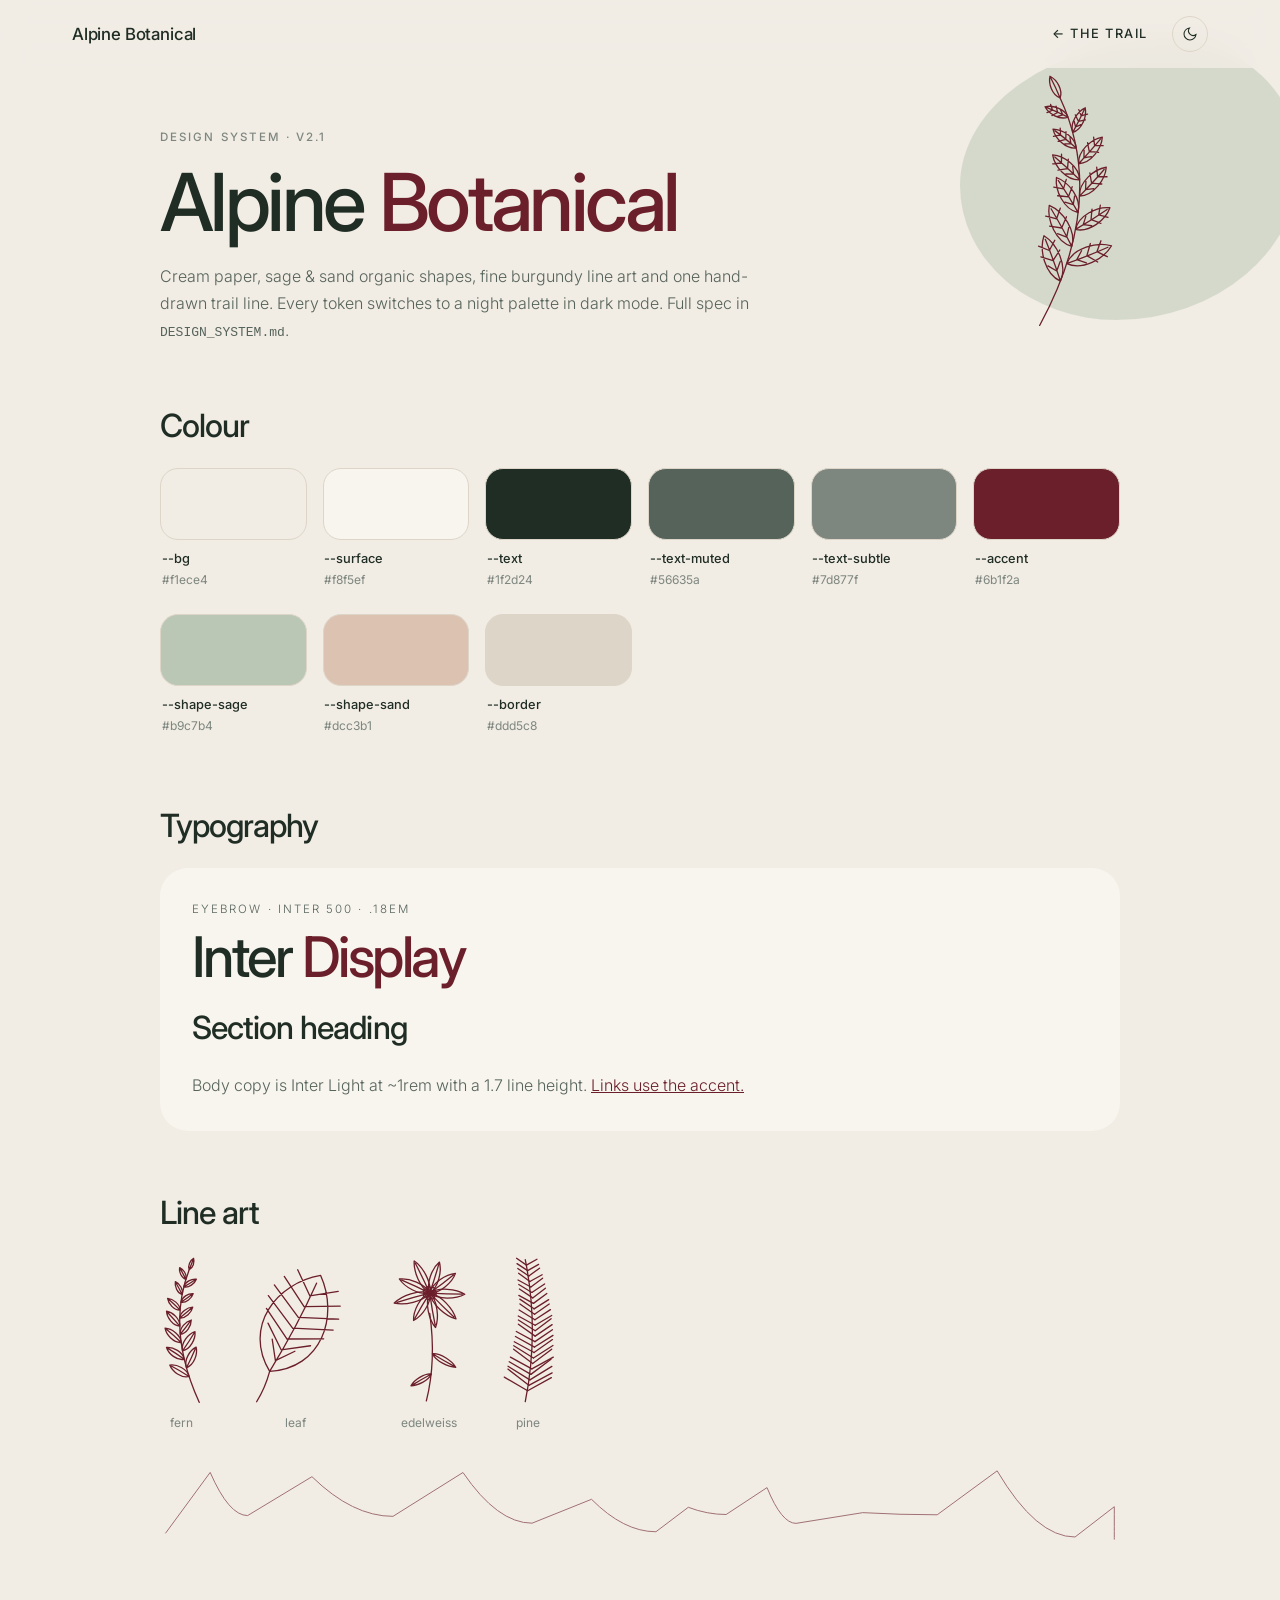
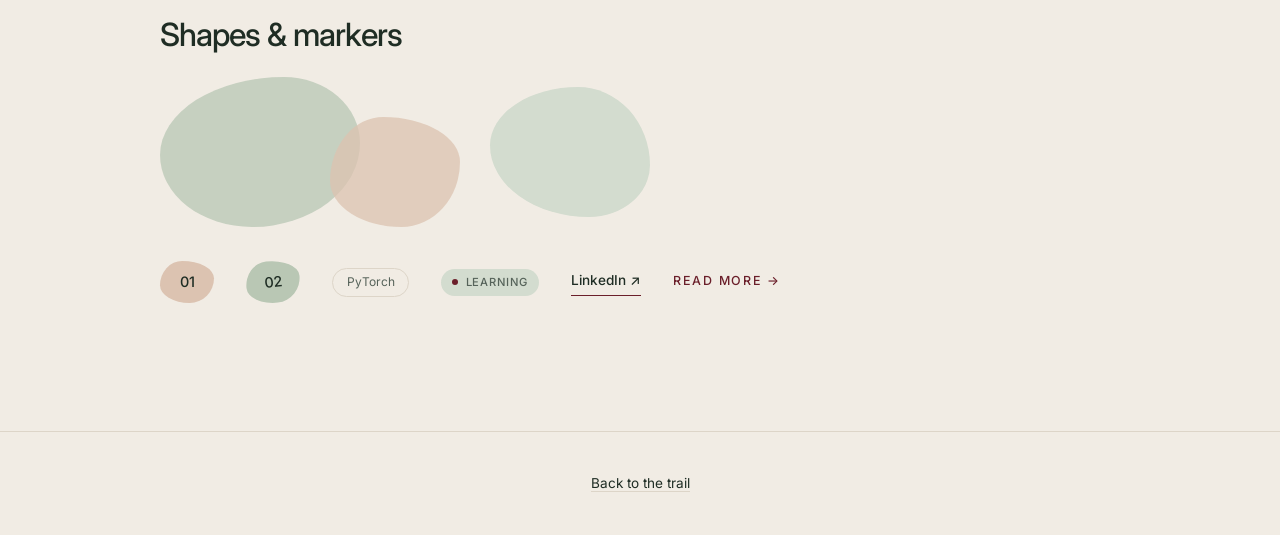
==== commit a06736fc: "Return to Alpine Botanical with neutral type and a shorter page - Inter for headings and body instea" ====
--- a/design-system.html
+++ b/design-system.html
@@ -3,7 +3,7 @@
 <head>
     <meta charset="UTF-8">
     <meta name="viewport" content="width=device-width, initial-scale=1.0">
-    <title>Topo Design System</title>
+    <title>Alpine Botanical Design System</title>
     <script>
         (function () {
             var t = null;
@@ -14,97 +14,105 @@
     </script>
     <link rel="stylesheet" href="style.css">
     <style>
-        .ds-hero { position: relative; height: 380px; overflow: hidden; border-bottom: 1px solid var(--border); }
-        .ds-hero canvas { position: absolute; inset: 0; width: 100%; height: 100%; }
-        .ds-hero .inner { position: relative; z-index: 1; max-width: 1000px; margin: 0 auto; padding: 8rem 1.25rem 0; }
-        h1 { font-size: clamp(3rem, 8vw, 5.5rem); letter-spacing: -0.045em; }
-        h1 .serif { color: var(--accent); }
-        main { max-width: 1000px; margin: 0 auto; padding: 3rem 1.25rem 4rem; }
-        .lead { color: var(--text-muted); max-width: 620px; margin-bottom: 3.5rem; }
-        section { margin-bottom: 3.5rem; }
-        section > h2 { font-size: 1.8rem; letter-spacing: -0.03em; margin-bottom: 1.25rem; }
+        html, body { overflow-x: clip; }
+        main { max-width: 1000px; margin: 0 auto; padding: 8rem 1.25rem 4rem; position: relative; }
+        h1 { font-size: clamp(3rem, 7vw, 5rem); margin: 0.25rem 0 1rem; }
+        h1 em { color: var(--accent); font-style: normal; }
+        h1 { letter-spacing: -0.045em; }
+        .lead { color: var(--text-muted); font-weight: 300; max-width: 600px; margin-bottom: 4rem; }
+        section { margin-bottom: 4rem; position: relative; }
+        section > h2 { font-size: 2rem; margin-bottom: 1.5rem; }
         .swatches { display: grid; grid-template-columns: repeat(auto-fill, minmax(140px, 1fr)); gap: 1rem; }
-        .swatch div { height: 64px; border-radius: var(--radius-md); border: 1px solid var(--border); }
-        .swatch span { display: block; padding: 0.45rem 0; font-family: var(--font-mono); font-size: 0.7rem; color: var(--text-subtle); }
-        .swatch strong { display: block; color: var(--text); font-weight: 500; }
-        .panel { background: var(--surface); border: 1px solid var(--border); border-radius: var(--radius-lg); padding: 1.75rem; }
-        .row { display: flex; flex-wrap: wrap; gap: 1rem; align-items: center; }
-        .btn { display: inline-flex; padding: 0.75rem 1.2rem; border-radius: var(--radius-sm); font-family: var(--font-mono); font-size: 0.78rem; text-transform: uppercase; text-decoration: none; border: 1px solid var(--border); color: var(--text); }
-        .btn.primary { background: var(--text); color: var(--bg); border-color: var(--text); }
-        .btn.primary:hover { background: var(--accent); border-color: var(--accent); color: #fff; }
-        .tech-tag { padding: 0.2rem 0.6rem; }
-        .diamond { width: 13px; height: 13px; transform: rotate(45deg); border: 2px solid var(--text-subtle); background: var(--bg); display: inline-block; }
-        .diamond.on { background: var(--accent); border-color: var(--accent); }
-        .big { font-size: 2rem; font-weight: 600; letter-spacing: -0.03em; }
+        .swatch div { height: 72px; border-radius: var(--radius-blob, 18px); border: 1px solid var(--border); }
+        .swatch span { display: block; padding: 0.5rem 0.1rem; font-size: 0.75rem; color: var(--text-subtle); }
+        .swatch strong { display: block; color: var(--text); font-weight: 500; font-size: 0.8rem; }
+        .row { display: flex; flex-wrap: wrap; gap: 2rem; align-items: flex-end; }
+        .specimen { background: var(--surface); border-radius: var(--radius-lg); padding: 2rem; }
+        .specimen p { color: var(--text-muted); font-weight: 300; }
+        .art { display: flex; flex-direction: column; align-items: center; gap: 0.5rem; font-size: 0.75rem; color: var(--text-subtle); }
+        .art svg { position: static; height: 150px; }
+        .pebble { width: 54px; height: 42px; display: inline-flex; align-items: center; justify-content: center; background: var(--shape-sand); border-radius: var(--blob-b); font-size: .9rem; font-weight: 500; }
+        .pebble.reached { background: var(--shape-sage); transform: rotate(-6deg); }
+        .tag { padding: 0.2rem 0.85rem; font-size: 0.75rem; border: 1px solid var(--border); border-radius: 999px; color: var(--text-muted); }
+        .ulink { font-size: 0.78rem; font-weight: 500; letter-spacing: 0.14em; text-transform: uppercase; text-decoration: none; color: var(--text); border-bottom: 1px solid var(--accent); padding-bottom: 3px; }
+        .demo-blobs { position: relative; height: 160px; }
     </style>
 </head>
 <body>
     <nav>
         <div class="container">
-            <a href="index.html" class="logo">topo / design system</a>
+            <a href="index.html" class="logo">Alpine Botanical</a>
             <div style="display:flex; align-items:center; gap:1.5rem;">
-                <a href="index.html" class="back-link">← Route</a>
+                <a href="index.html" class="back-link">← The trail</a>
                 <button id="darkModeToggle" class="dark-mode-toggle" aria-label="Toggle dark mode">
-                    <svg viewBox="0 0 24 24" fill="none" stroke="currentColor" stroke-width="1.7"><path d="M21 12.79A9 9 0 1 1 11.21 3 7 7 0 0 0 21 12.79z"/></svg>
+                    <svg viewBox="0 0 24 24" fill="none" stroke="currentColor" stroke-width="1.6"><path d="M21 12.79A9 9 0 1 1 11.21 3 7 7 0 0 0 21 12.79z"/></svg>
                 </button>
             </div>
         </div>
     </nav>
 
-    <header class="ds-hero">
-        <canvas data-topo data-summit="0.82,0.55" aria-hidden="true"></canvas>
-        <div class="inner">
-            <p class="eyebrow">Design system · v3 · move your cursor over the map</p>
-            <h1>Topo <span class="serif">system</span></h1>
-        </div>
-    </header>
+    <main>
+        <span class="blob" style="width:340px; height:280px; right:-160px; top:40px; opacity:.5"></span>
+        <svg class="botanical" data-kind="fern" data-seed="3" data-opts='{"length":300,"leaves":11,"leafLen":70,"bend":0.3,"veins":3}' style="right:20px; top:70px; height:260px" aria-hidden="true"></svg>
 
-    <main>
-        <p class="lead">A mountain route rendered like a GPS map: contour lines, monospace data, one signal-orange route. Every token switches to a night palette. Full spec in <code>DESIGN_SYSTEM.md</code>.</p>
+        <p class="eyebrow">Design system · v2.1</p>
+        <h1>Alpine <em>Botanical</em></h1>
+        <p class="lead">Cream paper, sage &amp; sand organic shapes, fine burgundy line art and one hand-drawn trail line. Every token switches to a night palette in dark mode. Full spec in <code>DESIGN_SYSTEM.md</code>.</p>
 
         <section>
             <h2>Colour</h2>
-            <div class="swatches" id="sw"></div>
+            <div class="swatches" id="semantic"></div>
         </section>
 
         <section>
             <h2>Typography</h2>
-            <div class="panel">
-                <p class="mono" style="margin-bottom:.75rem">JetBrains Mono · labels &amp; data</p>
-                <p style="font-size:3.2rem; font-weight:600; letter-spacing:-.045em; line-height:1">Inter Tight <span class="serif" style="color:var(--accent)">Serif</span></p>
-                <p style="color:var(--text-muted); margin-top:1rem">Body copy in Inter Tight at ~1rem. <a href="#">Links use the accent.</a></p>
+            <div class="specimen">
+                <p class="eyebrow">Eyebrow · Inter 500 · .18em</p>
+                <p style="font-size:3.5rem; font-weight:500; letter-spacing:-.045em; line-height:1; color:var(--text)">Inter <span style="color:var(--accent)">Display</span></p>
+                <p style="font-size:2rem; font-weight:500; letter-spacing:-.03em; color:var(--text); margin:1rem 0">Section heading</p>
+                <p>Body copy is Inter Light at ~1rem with a 1.7 line height. <a href="#">Links use the accent.</a></p>
             </div>
         </section>
 
         <section>
-            <h2>Components</h2>
-            <div class="panel">
-                <div class="row" style="margin-bottom:1.25rem">
-                    <span class="status">Summited · SOSP '25</span>
-                    <span class="status live">Currently learning</span>
-                    <span class="tech-tag">Ray Data</span><span class="tech-tag">PyTorch</span>
-                    <span class="diamond"></span><span class="diamond on"></span>
-                </div>
-                <div class="row" style="margin-bottom:1.25rem">
-                    <a class="btn primary" href="#">Follow the route ↓</a>
-                    <a class="btn" href="#">Get in touch</a>
-                </div>
-                <div class="row" style="gap:2.5rem">
-                    <div><div class="big">2.87×</div><span class="mono">Goodput vs. SOTA</span></div>
-                    <div><div class="big">1,350 m</div><span class="mono">Elevation</span></div>
-                </div>
+            <h2>Line art</h2>
+            <div class="row">
+                <div class="art"><svg class="botanical" data-kind="fern" data-seed="21" data-opts='{"length":300,"leaves":13,"leafLen":60,"bend":-0.25}'></svg>fern</div>
+                <div class="art"><svg class="botanical" data-kind="leaf" data-seed="5" data-opts='{"size":200}'></svg>leaf</div>
+                <div class="art"><svg class="botanical" data-kind="edelweiss" data-seed="4" data-opts='{"size":50}'></svg>edelweiss</div>
+                <div class="art"><svg class="botanical" data-kind="pine" data-seed="9" data-opts='{"length":260}'></svg>pine</div>
+            </div>
+            <svg class="botanical" data-kind="ridge" data-seed="11" data-opts='{"width":1000,"height":80}' data-stroke="1" preserveAspectRatio="none" style="position:static; width:100%; height:80px; margin-top:2rem; opacity:.6"></svg>
+        </section>
+
+        <section>
+            <h2>Shapes &amp; markers</h2>
+            <div class="demo-blobs">
+                <span class="blob" style="width:200px; height:150px; left:0; top:0"></span>
+                <span class="blob sand" style="width:130px; height:110px; left:170px; top:40px"></span>
+                <span class="blob soft" style="width:160px; height:130px; left:330px; top:10px"></span>
+            </div>
+            <div class="row" style="margin-top:1.5rem; align-items:center">
+                <span class="pebble">01</span>
+                <span class="pebble reached">02</span>
+                <span class="tag">PyTorch</span>
+                <span class="chip live">Learning</span>
+                <a href="#" class="ulink" style="text-transform:none; letter-spacing:0; font-size:.85rem">LinkedIn ↗</a>
+                <a href="#" class="ulink" style="border:none; color:var(--accent)">Read more →</a>
             </div>
         </section>
     </main>
 
-    <footer><p><a href="index.html">Back to the route</a></p></footer>
+    <footer>
+        <p><a href="index.html">Back to the trail</a></p>
+    </footer>
 
-    <script src="topo.js"></script>
+    <script src="botanicals.js"></script>
     <script>
-        const tokens = ['--bg', '--surface', '--surface-2', '--text', '--text-muted', '--text-subtle', '--border', '--brand', '--accent', '--accent-ink'];
+        const tokens = ['--bg', '--surface', '--text', '--text-muted', '--text-subtle', '--accent', '--shape-sage', '--shape-sand', '--border'];
         function render() {
             const cs = getComputedStyle(document.documentElement);
-            document.getElementById('sw').innerHTML = tokens.map(v =>
+            document.getElementById('semantic').innerHTML = tokens.map(v =>
                 `<div class="swatch"><div style="background:var(${v})"></div><span><strong>${v}</strong>${cs.getPropertyValue(v).trim()}</span></div>`).join('');
         }
         render();
--- a/style.css
+++ b/style.css
@@ -1,11 +1,10 @@
 /* =====================================================================
-   TOPO — design system
-   A mountain route rendered like a GPS / topographic map: contour lines,
-   monospace coordinates, an elevation profile and a signal-orange route.
-   See DESIGN_SYSTEM.md.
+   ALPINE BOTANICAL — design system (v2.1: neutral type)
+   Cream paper, sage & sand organic shapes, fine burgundy line art and
+   a single hand-drawn trail line. See DESIGN_SYSTEM.md.
    ===================================================================== */
 
-@import url('https://fonts.googleapis.com/css2?family=Inter+Tight:wght@400;500;600;700&family=Instrument+Serif:ital@1&family=JetBrains+Mono:wght@400;500&display=swap');
+@import url('https://fonts.googleapis.com/css2?family=Inter:wght@300;400;500;600&display=swap');
 
 * {
     margin: 0;
@@ -13,48 +12,46 @@
     box-sizing: border-box;
 }
 
-/* ---------- 1. Primitives ---------- */
+/* ---------- 1. Palette ---------- */
 :root {
-    --paper-50: #fbfaf7;
-    --paper-100: #f4f3ee;
-    --paper-200: #ecebe4;
-    --paper-300: #dcdbd2;
-    --ink-900: #0e1611;
-    --ink-700: #2b3530;
-    --ink-500: #4b5650;
-    --ink-400: #7a837d;
-    --forest-600: #1f4d3a;
-    --moss-300: #8fd1a8;
-    --signal-500: #d9481f;   /* trail-marker orange */
-    --signal-600: #b5370f;
-    --signal-400: #ff6a3d;
-}
-
-/* ---------- 2. Semantic: day ---------- */
+    --cream-50: #f8f5ef;
+    --cream-100: #f1ece4;
+    --cream-200: #e6dfd3;
+    --sage-200: #d3dccf;
+    --sage-300: #b9c7b4;
+    --sage-500: #8fa58c;
+    --sage-700: #5d7560;
+    --sand-200: #ead9cc;
+    --sand-300: #dcc3b1;
+    --sand-500: #c29f88;
+    --forest-700: #2f4637;
+    --forest-900: #1f2d24;
+    --wine-500: #8a3a44;
+    --wine-700: #6b1f2a;
+}
+
+/* ---------- 2. Semantic tokens: day ---------- */
 :root {
-    --bg: var(--paper-100);
-    --surface: var(--paper-50);
-    --surface-2: var(--paper-200);
-    --text: var(--ink-900);
-    --text-muted: var(--ink-500);
-    --text-subtle: var(--ink-400);
-    --border: var(--paper-300);
-    --brand: var(--forest-600);
-    --accent: var(--signal-500);
-    --accent-ink: var(--signal-600);   /* accent for small text (AA) */
-    --link: var(--accent-ink);
-    --link-hover: var(--text);
-    --contour: 31, 77, 58;             /* rgb triplet for canvas */
-    --contour-alpha: 0.16;
-    --route: var(--signal-500);
-    --grid: rgba(14, 22, 17, 0.05);
-
-    --font-sans: 'Inter Tight', -apple-system, BlinkMacSystemFont, 'Segoe UI', Roboto, sans-serif;
-    --font-serif: 'Instrument Serif', Georgia, serif;
-    --font-mono: 'JetBrains Mono', ui-monospace, SFMono-Regular, Menlo, monospace;
-    /* back-compat names */
-    --font-display: var(--font-sans);
-    --font-body: var(--font-sans);
+    --bg: var(--cream-100);
+    --bg-sunken: var(--cream-200);
+    --surface: var(--cream-50);
+    --text: var(--forest-900);
+    --text-muted: #56635a;
+    --text-subtle: #7d877f;
+    --border: #ddd5c8;
+
+    --brand: var(--forest-700);
+    --accent: var(--wine-700);       /* line art, trail, links */
+    --link: var(--wine-700);
+    --link-hover: var(--forest-700);
+    --shape-sage: var(--sage-300);
+    --shape-sand: var(--sand-300);
+    --shape-sage-soft: var(--sage-200);
+    --shape-sand-soft: var(--sand-200);
+    --line: var(--wine-700);
+
+    --font-display: 'Inter', -apple-system, BlinkMacSystemFont, 'Segoe UI', Roboto, sans-serif;
+    --font-body: 'Inter', -apple-system, BlinkMacSystemFont, 'Segoe UI', Roboto, sans-serif;
 
     --space-1: 0.25rem;
     --space-2: 0.5rem;
@@ -65,42 +62,45 @@
     --space-16: 4rem;
     --space-24: 6rem;
 
-    --radius-sm: 8px;
-    --radius-md: 12px;
-    --radius-lg: 18px;
+    --radius-md: 14px;
+    --radius-lg: 28px;
     --radius-pill: 999px;
+    --blob-a: 62% 38% 54% 46% / 52% 44% 56% 48%;
+    --blob-b: 41% 59% 45% 55% / 58% 41% 59% 42%;
+    --blob-c: 55% 45% 38% 62% / 45% 60% 40% 55%;
 
     --ease: cubic-bezier(0.22, 1, 0.36, 1);
 
     /* Legacy aliases — older pages keep working */
     --primary-color: var(--brand);
-    --secondary-color: var(--ink-700);
+    --secondary-color: var(--forest-900);
     --accent-color: var(--accent);
     --text-dark: var(--text);
     --text-light: var(--text-muted);
-    --bg-light: var(--surface-2);
+    --bg-light: var(--bg-sunken);
     --bg-white: var(--surface);
     --border-color: var(--border);
 }
 
-/* ---------- 3. Semantic: night ---------- */
+/* ---------- 3. Semantic tokens: night ---------- */
 [data-theme="dark"] {
-    --bg: #0b100d;
-    --surface: #111814;
-    --surface-2: #17201b;
-    --text: #e9ede6;
-    --text-muted: #a3ada6;
-    --text-subtle: #6f7a73;
-    --border: #222d27;
-    --brand: var(--moss-300);
-    --accent: var(--signal-400);
-    --accent-ink: #ff8a63;
-    --link: #ff8a63;
-    --link-hover: var(--text);
-    --contour: 143, 209, 168;
-    --contour-alpha: 0.11;
-    --route: var(--signal-400);
-    --grid: rgba(233, 237, 230, 0.04);
+    --bg: #161d19;
+    --bg-sunken: #1d2620;
+    --surface: #1f2923;
+    --text: #ece6dc;
+    --text-muted: #b4b2a8;
+    --text-subtle: #8c8f86;
+    --border: #2f3b33;
+
+    --brand: #b9c7b4;
+    --accent: #d9a29b;
+    --link: #e2b2ab;
+    --link-hover: #f1d2cd;
+    --shape-sage: #34473a;
+    --shape-sand: #4a3a32;
+    --shape-sage-soft: #24312a;
+    --shape-sand-soft: #2c2622;
+    --line: #d9a29b;
 }
 
 /* ---------- 4. Base ---------- */
@@ -108,13 +108,10 @@
     scroll-behavior: smooth;
 }
 
-html, body {
-    overflow-x: clip;
-}
-
 body {
-    font-family: var(--font-sans);
-    line-height: 1.65;
+    font-family: var(--font-body);
+    font-weight: 400;
+    line-height: 1.7;
     color: var(--text);
     background-color: var(--bg);
     -webkit-font-smoothing: antialiased;
@@ -122,21 +119,19 @@
 }
 
 h1, h2, h3 {
-    font-family: var(--font-sans);
-    font-weight: 600;
-    line-height: 1.08;
-    letter-spacing: -0.025em;
-}
-
-.serif {
-    font-family: var(--font-serif);
-    font-style: italic;
-    font-weight: 400;
-    letter-spacing: -0.01em;
-}
-
-a { color: var(--link); }
-a:hover { color: var(--link-hover); }
+    font-family: var(--font-display);
+    font-weight: 500;
+    line-height: 1.12;
+    letter-spacing: -0.03em;
+}
+
+a {
+    color: var(--link);
+}
+
+a:hover {
+    color: var(--link-hover);
+}
 
 :focus-visible {
     outline: 2px solid var(--accent);
@@ -144,36 +139,81 @@
     border-radius: 4px;
 }
 
-img { max-width: 100%; }
-
-::selection {
-    background: var(--accent);
-    color: #fff;
-}
-
-/* Mono label — coordinates, meta, tags */
-.mono,
+img {
+    max-width: 100%;
+}
+
 .eyebrow,
 .post-date {
-    font-family: var(--font-mono);
+    font-family: var(--font-body);
     font-size: 0.72rem;
-    font-weight: 400;
-    letter-spacing: 0.04em;
+    font-weight: 500;
+    letter-spacing: 0.18em;
     text-transform: uppercase;
     color: var(--text-subtle);
-}
-
-.eyebrow,
-.post-date {
     margin-bottom: 0.6rem;
+}
+
+/* Status chip */
+.chip {
+    display: inline-flex;
+    align-items: center;
+    gap: 0.45rem;
+    font-size: 0.7rem;
+    font-weight: 500;
+    letter-spacing: 0.08em;
+    text-transform: uppercase;
+    padding: 0.25rem 0.7rem;
+    border-radius: var(--radius-pill);
+    background: var(--shape-sage-soft);
+    color: var(--text-muted);
+}
+
+.chip.live::before {
+    content: "";
+    width: 6px;
+    height: 6px;
+    border-radius: 50%;
+    background: var(--accent);
+    animation: pulse 1.8s infinite;
+}
+
+@keyframes pulse {
+    0% { box-shadow: 0 0 0 0 color-mix(in srgb, var(--accent) 55%, transparent); }
+    100% { box-shadow: 0 0 0 7px transparent; }
+}
+
+/* Organic shapes */
+.blob {
+    position: absolute;
+    z-index: 0;
+    pointer-events: none;
+    border-radius: var(--blob-a);
+    background: var(--shape-sage);
+    opacity: 0.75;
+}
+
+.blob.sand { background: var(--shape-sand); border-radius: var(--blob-b); }
+.blob.soft { background: var(--shape-sage-soft); border-radius: var(--blob-c); opacity: 1; }
+
+/* Line-art botanicals (drawn by botanicals.js) */
+.botanical {
+    position: absolute;
+    z-index: 0;
+    pointer-events: none;
+    color: var(--line);
+    overflow: visible;
+}
+
+.botanical * {
+    vector-effect: non-scaling-stroke;
 }
 
 /* ---------- 5. Navigation ---------- */
 nav {
-    background-color: color-mix(in srgb, var(--bg) 78%, transparent);
-    backdrop-filter: blur(14px) saturate(1.2);
-    -webkit-backdrop-filter: blur(14px) saturate(1.2);
-    border-bottom: 1px solid color-mix(in srgb, var(--border) 70%, transparent);
+    background-color: color-mix(in srgb, var(--bg) 82%, transparent);
+    backdrop-filter: blur(12px);
+    -webkit-backdrop-filter: blur(12px);
     position: fixed;
     width: 100%;
     top: 0;
@@ -181,9 +221,9 @@
 }
 
 nav .container {
-    max-width: 1240px;
+    max-width: 1200px;
     margin: 0 auto;
-    padding: 0.8rem 2rem;
+    padding: 1rem 2rem;
     display: flex;
     justify-content: space-between;
     align-items: center;
@@ -191,48 +231,41 @@
 }
 
 nav .logo {
-    font-family: var(--font-mono);
-    font-size: 0.85rem;
-    font-weight: 500;
+    font-family: var(--font-display);
+    font-size: 1.05rem;
+    font-weight: 500;
+    letter-spacing: -0.01em;
     color: var(--text);
     text-decoration: none;
-    display: inline-flex;
-    align-items: center;
-    gap: 0.55rem;
-}
-
-nav .logo::before {
-    content: "";
-    width: 9px;
-    height: 9px;
-    background: var(--accent);
-    transform: rotate(45deg);
 }
 
 nav .back-link {
     text-decoration: none;
-    color: var(--text-muted);
-    font-family: var(--font-mono);
-    font-size: 0.75rem;
+    color: var(--text);
+    font-size: 0.8rem;
+    font-weight: 500;
+    letter-spacing: 0.12em;
     text-transform: uppercase;
     display: inline-flex;
     align-items: center;
     gap: 0.5rem;
 }
 
-nav .back-link:hover { color: var(--text); }
+nav .back-link:hover {
+    color: var(--accent);
+}
 
 .dark-mode-toggle {
     background: none;
     border: 1px solid var(--border);
     color: var(--text);
     cursor: pointer;
-    width: 34px;
-    height: 34px;
+    width: 36px;
+    height: 36px;
     display: flex;
     align-items: center;
     justify-content: center;
-    border-radius: var(--radius-sm);
+    border-radius: 50%;
     transition: border-color 0.3s, color 0.3s;
 }
 
@@ -248,90 +281,81 @@
 
 /* ---------- 6. Shared components ---------- */
 .tech-tag {
-    font-family: var(--font-mono) !important;
-    font-size: 0.72rem !important;
-    border-radius: var(--radius-sm) !important;
-    background: var(--surface-2) !important;
+    border-radius: var(--radius-pill) !important;
+    background: transparent !important;
     border: 1px solid var(--border) !important;
     color: var(--text-muted) !important;
     font-weight: 400 !important;
 }
 
-.status {
-    display: inline-flex;
-    align-items: center;
-    gap: 0.45rem;
-    font-family: var(--font-mono);
-    font-size: 0.68rem;
-    text-transform: uppercase;
-    letter-spacing: 0.05em;
-    padding: 0.2rem 0.6rem;
-    border-radius: var(--radius-pill);
-    border: 1px solid var(--border);
-    color: var(--text-muted);
-    background: var(--surface);
-}
-
-.status::before {
+.highlight-box {
+    background-color: var(--shape-sage-soft) !important;
+    border-left: none !important;
+    border-radius: var(--radius-lg) !important;
+}
+
+/* Subpages: soft shapes at the top */
+body.subpage {
+    position: relative;
+    overflow-x: hidden;
+}
+
+body.subpage::before,
+body.subpage::after {
     content: "";
-    width: 6px;
-    height: 6px;
-    border-radius: 50%;
-    background: var(--brand);
-}
-
-.status.live::before {
-    background: var(--accent);
-    box-shadow: 0 0 0 0 var(--accent);
-    animation: pulse 1.8s infinite;
-}
-
-@keyframes pulse {
-    0% { box-shadow: 0 0 0 0 color-mix(in srgb, var(--accent) 60%, transparent); }
-    100% { box-shadow: 0 0 0 8px transparent; }
-}
-
-.highlight-box {
-    background-color: var(--surface-2) !important;
-    border-left: 2px solid var(--accent) !important;
-    border-radius: var(--radius-md) !important;
-}
-
-/* Subpages: faint contour rings in the top corner */
-body.subpage {
-    background-image:
-        radial-gradient(circle at 100% 0, transparent 0, var(--bg) 460px),
-        repeating-radial-gradient(circle at 100% 0, transparent 0 40px, rgba(var(--contour), 0.12) 40px 41px);
-    background-size: 100% 520px, 100% 520px;
-    background-repeat: no-repeat, no-repeat;
+    position: absolute;
+    z-index: -1;
+    pointer-events: none;
+}
+
+body.subpage::before {
+    top: -120px;
+    right: -100px;
+    width: 420px;
+    height: 360px;
+    background: var(--shape-sage);
+    opacity: 0.55;
+    border-radius: var(--blob-a);
+}
+
+body.subpage::after {
+    top: 140px;
+    right: 220px;
+    width: 160px;
+    height: 130px;
+    background: var(--shape-sand);
+    opacity: 0.6;
+    border-radius: var(--blob-b);
 }
 
 body.subpage h1 {
-    font-weight: 600;
-    letter-spacing: -0.03em;
+    font-weight: 500;
 }
 
 /* ---------- 7. Footer ---------- */
 footer {
     background-color: var(--bg);
     border-top: 1px solid var(--border);
-    color: var(--text-subtle);
-    padding: 2rem;
-    font-family: var(--font-mono);
-    font-size: 0.72rem;
-    text-transform: uppercase;
-    letter-spacing: 0.03em;
+    color: var(--text-muted);
     text-align: center;
-}
-
-footer p + p { margin-top: 0.4rem; }
+    padding: 2.5rem 2rem;
+    font-size: 0.85rem;
+}
+
+footer p + p {
+    margin-top: 0.4rem;
+}
 
 footer a {
     color: var(--text);
     text-decoration: none;
-}
-
-footer a:hover { color: var(--accent); }
+    border-bottom: 1px solid var(--border);
+}
+
+footer a:hover {
+    color: var(--accent);
+    border-color: var(--accent);
+}
 
 @media (prefers-reduced-motion: reduce) {
     *, *::before, *::after {
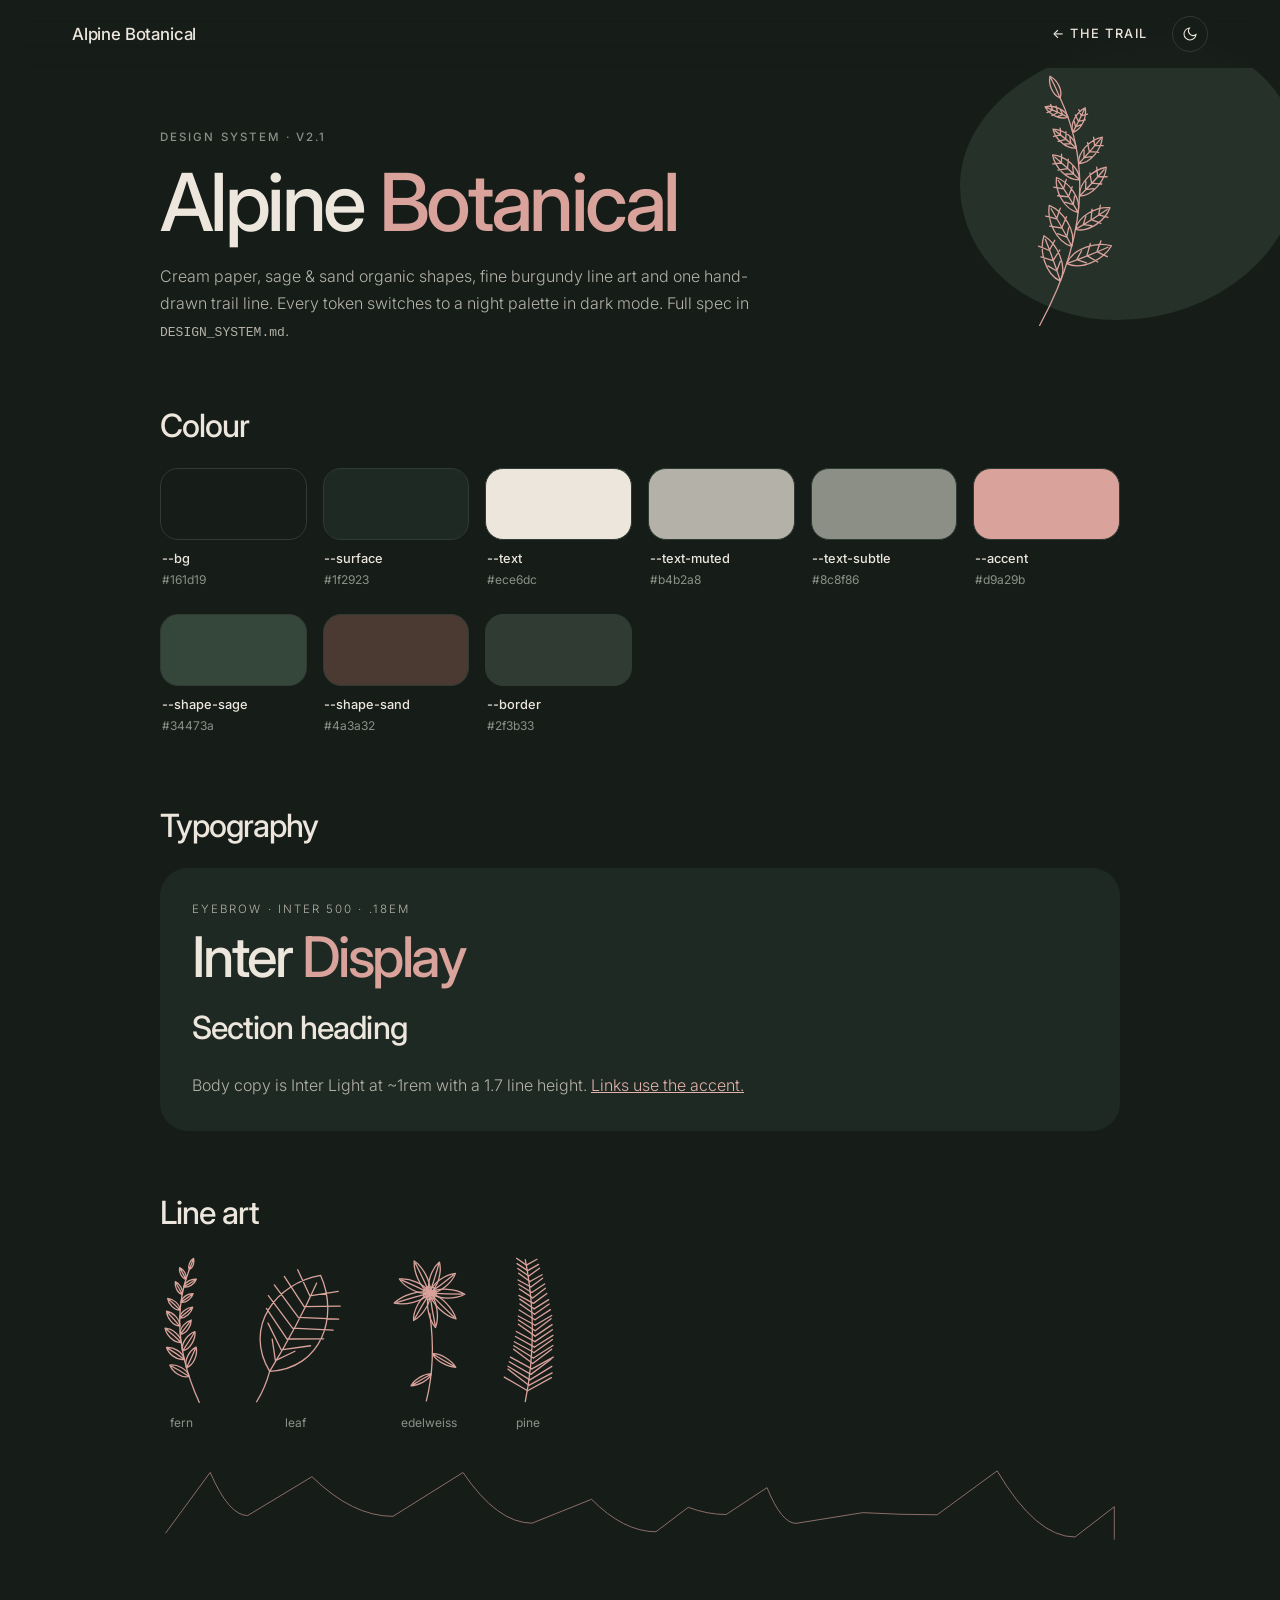
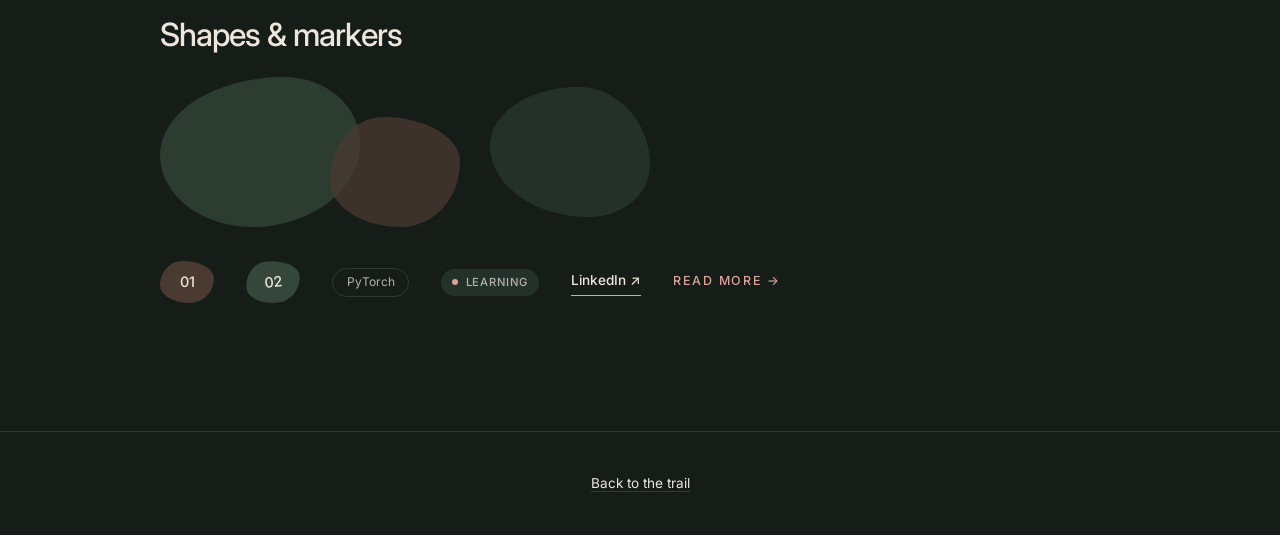
==== commit f05b9b9e: "New portrait, Experience (CV) section, rename system to Portfolio, dark by default Co-Authored-By: C" ====
--- a/design-system.html
+++ b/design-system.html
@@ -8,7 +8,7 @@
         (function () {
             var t = null;
             try { t = localStorage.getItem('theme'); } catch (e) {}
-            if (!t) t = window.matchMedia('(prefers-color-scheme: dark)').matches ? 'dark' : 'light';
+            if (!t) t = 'dark';
             document.documentElement.setAttribute('data-theme', t);
         })();
     </script>
